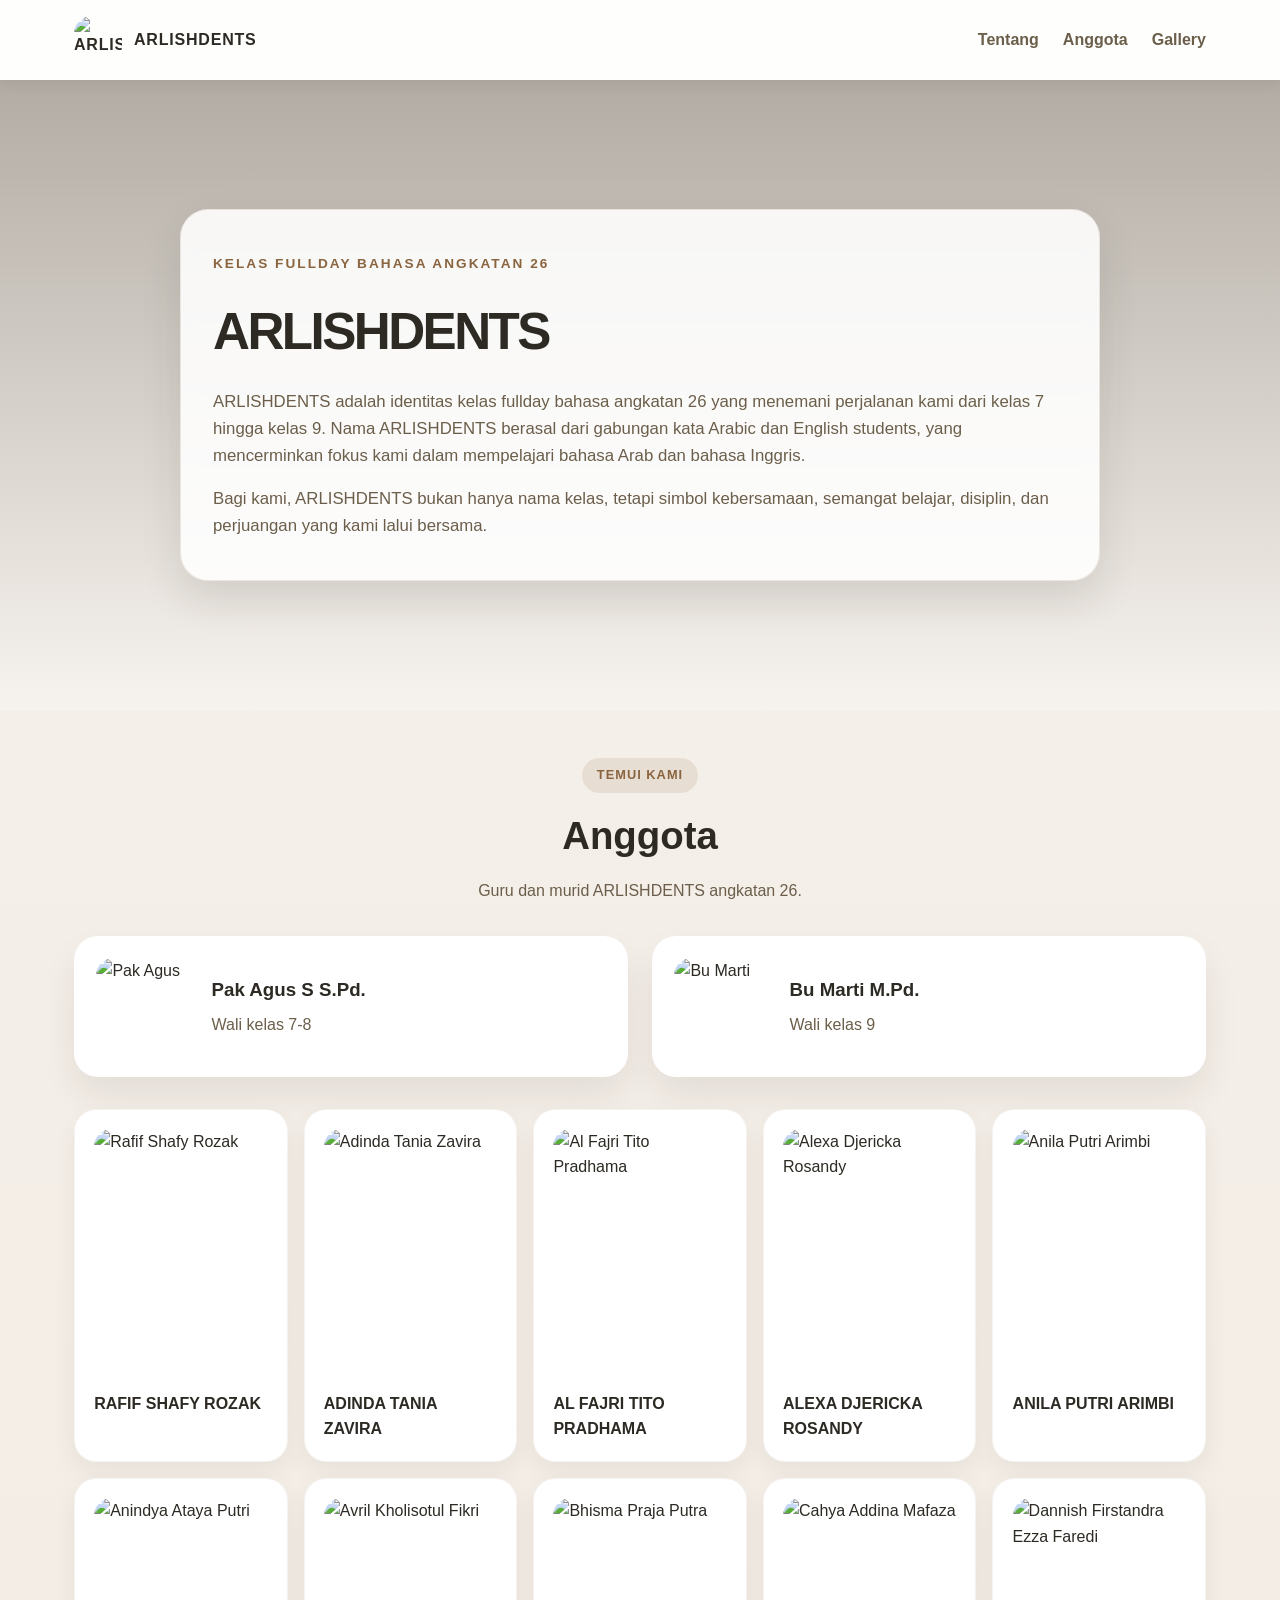
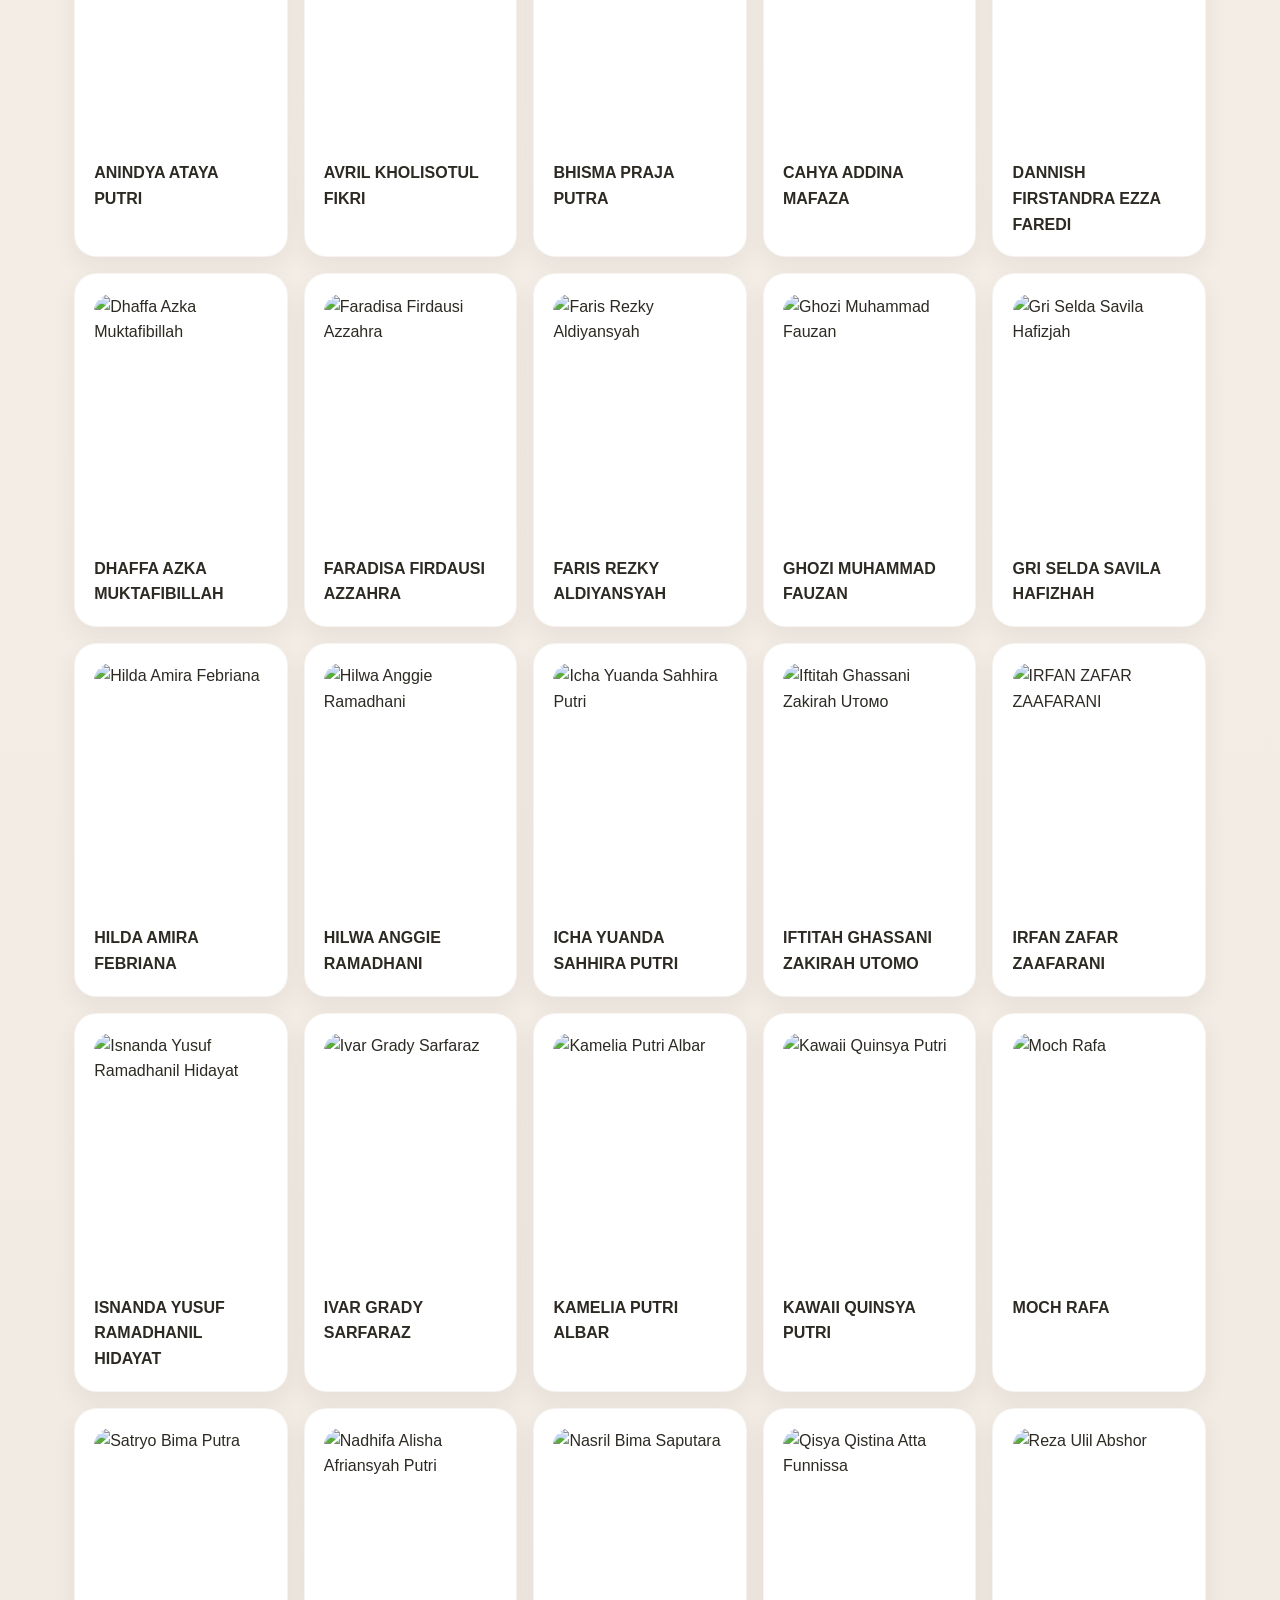
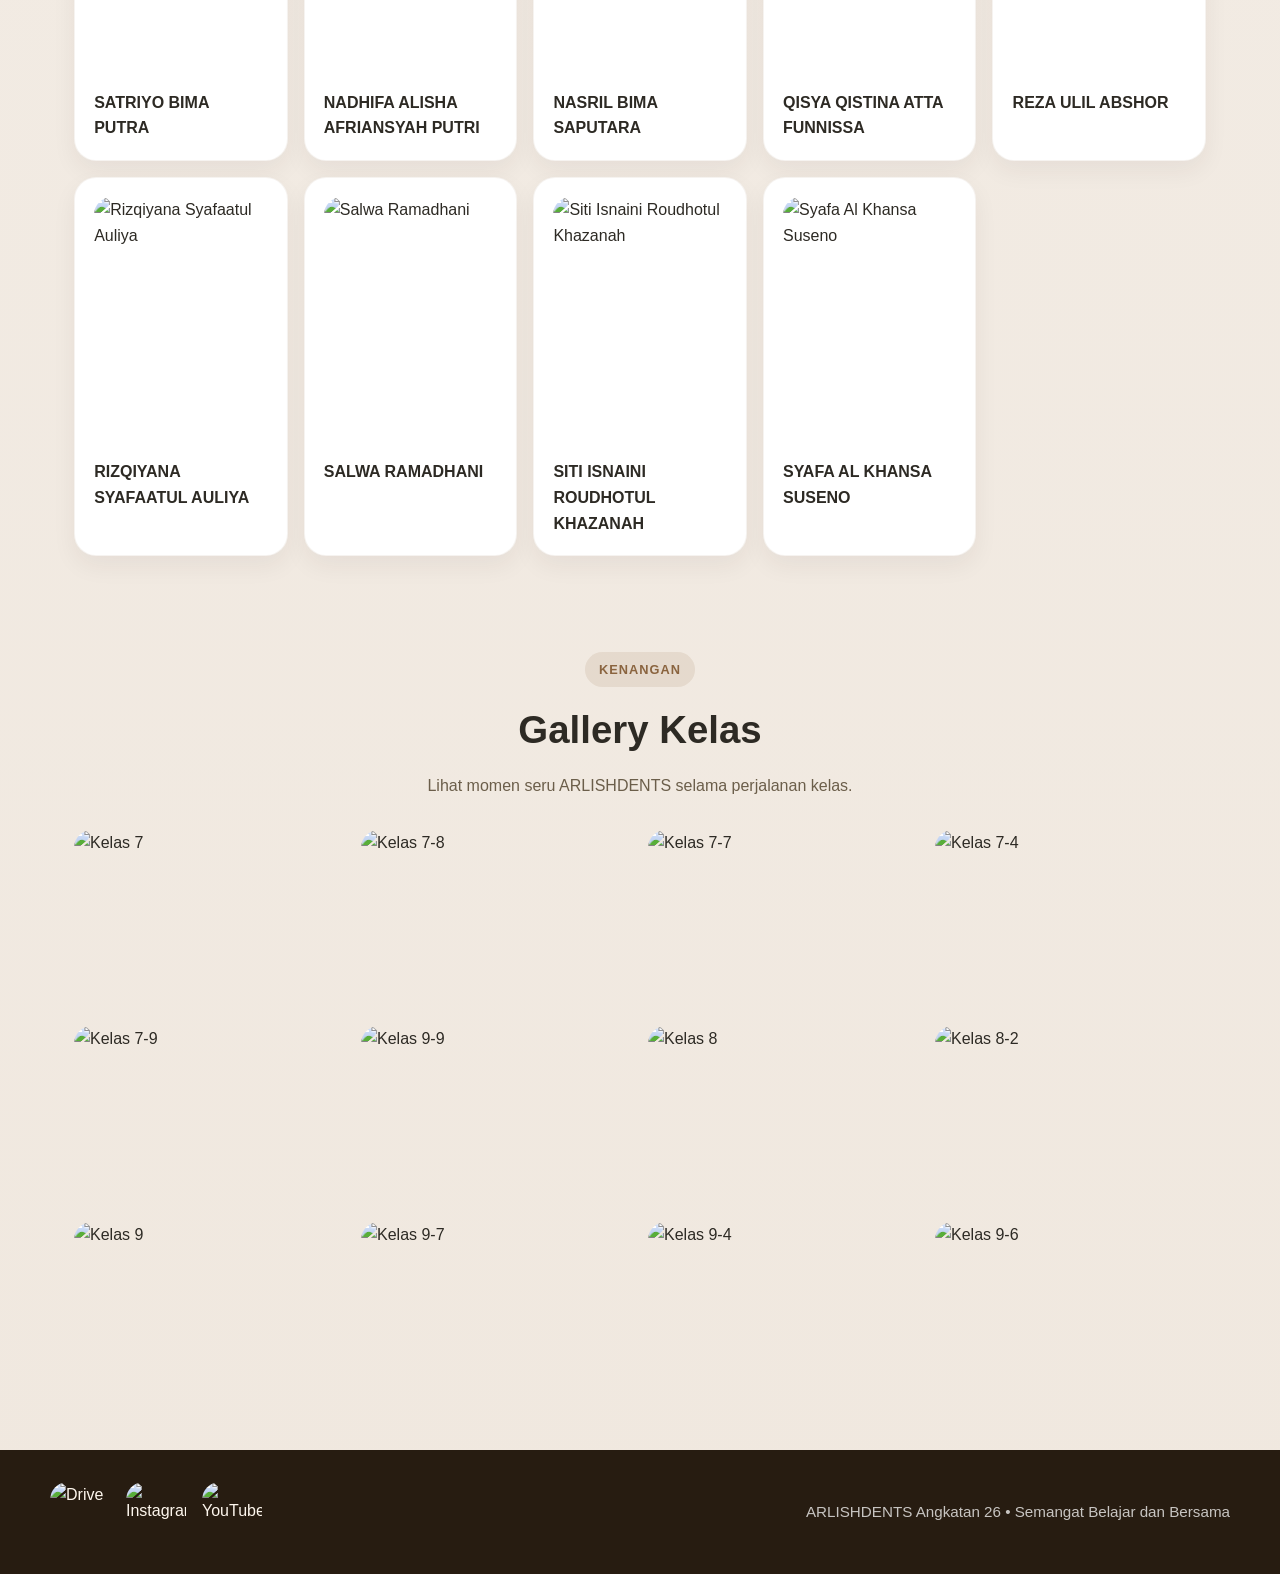
==== index.html @ 4fe2fa3f "Add files via upload" ====
<!DOCTYPE html>
<html lang="en">
  <head>
    <meta charset="UTF-8" />
    <meta name="viewport" content="width=device-width, initial-scale=1.0" />
    <title>ARLISHDENTS</title>
    <link rel="icon" type="image/png" href="img/logo.png">
    <link rel="stylesheet" href="Project1.css" />
  </head>
  <body>
    <header class="site-header">
      <nav class="navbar">
        <a class="brand" href="#tentang">
          <img src="img/logo.png" alt="ARLISHDENTS logo" class="brand-logo" />
          <span>ARLISHDENTS</span>
        </a>
        <button class="menu-toggle" aria-expanded="false" aria-controls="nav-links">
          Menu
        </button>
        <ul class="nav-links" id="nav-links">
          <li><a href="#tentang">Tentang</a></li>
          <li><a href="#anggota">Anggota</a></li>
          <li><a href="#gallery">Gallery</a></li>
        </ul>
      </nav>
    </header>

    <main>
      <section id="tentang" class="hero-section">
        <div class="hero-overlay"></div>
        <div class="hero-content">
          <span class="eyebrow">Kelas Fullday Bahasa Angkatan 26</span>
          <h1>ARLISHDENTS</h1>
          <p>
            ARLISHDENTS adalah identitas kelas fullday bahasa angkatan 26 yang menemani perjalanan kami dari kelas 7 hingga kelas 9.
            Nama ARLISHDENTS berasal dari gabungan kata Arabic dan English students, yang mencerminkan fokus kami dalam mempelajari bahasa Arab dan bahasa Inggris.
          </p>
          <p>
            Bagi kami, ARLISHDENTS bukan hanya nama kelas, tetapi simbol kebersamaan, semangat belajar, disiplin, dan perjuangan yang kami lalui bersama.
          </p>
        </div>
      </section>

      <section id="anggota" class="section-card">
        <div class="section-heading">
          <span class="section-label">Temui Kami</span>
          <h2>Anggota</h2>
          <p>Guru dan murid ARLISHDENTS angkatan 26.</p>
        </div>

        <div class="teacher-grid">
          <article class="profile-card">
            <img src="img/pakagus2.png" alt="Pak Agus" />
            <div>
              <h3>Pak Agus S S.Pd.</h3>
              <p>Wali kelas 7-8</p>
            </div>
          </article>
          <article class="profile-card">
            <img src="img/bumarti2.png" alt="Bu Marti" />
            <div>
              <h3>Bu Marti M.Pd.</h3>
              <p>Wali kelas 9</p>
            </div>
          </article>
        </div>

        <div class="student-grid">
          <article class="student-card">
            <img src="img/rafif2.png" alt="Rafif Shafy Rozak">
            <h3>RAFIF SHAFY ROZAK</h3>
          </article>
          <article class="student-card">
            <img src="img/dinda2.png" alt="Adinda Tania Zavira">
            <h3>ADINDA TANIA ZAVIRA</h3>
          </article>
          <article class="student-card">
            <img src="img/tito2.png" alt="Al Fajri Tito Pradhama">
            <h3>AL FAJRI TITO PRADHAMA</h3>
          </article>
          <article class="student-card">
            <img src="img/alex2.png" alt="Alexa Djericka Rosandy">
            <h3>ALEXA DJERICKA ROSANDY</h3>
          </article>
          <article class="student-card">
            <img src="img/nila3.png" alt="Anila Putri Arimbi">
            <h3>ANILA PUTRI ARIMBI</h3>
          </article>
          <article class="student-card">
            <img src="img/nindy2.png" alt="Anindya Ataya Putri">
            <h3>ANINDYA ATAYA PUTRI</h3>
          </article>
          <article class="student-card">
            <img src="img/avril2.png" alt="Avril Kholisotul Fikri">
            <h3>AVRIL KHOLISOTUL FIKRI</h3>
          </article>
          <article class="student-card">
            <img src="img/bhisma2.png" alt="Bhisma Praja Putra">
            <h3>BHISMA PRAJA PUTRA</h3>
          </article>
          <article class="student-card">
            <img src="img/cahya2.png" alt="Cahya Addina Mafaza">
            <h3>CAHYA ADDINA MAFAZA</h3>
          </article>
          <article class="student-card">
            <img src="img/danis3.png" alt="Dannish Firstandra Ezza Faredi">
            <h3>DANNISH FIRSTANDRA EZZA FAREDI</h3>
          </article>
          <article class="student-card">
            <img src="img/dhafa2.png" alt="Dhaffa Azka Muktafibillah">
            <h3>DHAFFA AZKA MUKTAFIBILLAH</h3>
          </article>
          <article class="student-card">
            <img src="img/fara2.png" alt="Faradisa Firdausi Azzahra">
            <h3>FARADISA FIRDAUSI AZZAHRA</h3>
          </article>
          <article class="student-card">
            <img src="img/aldy2.png" alt="Faris Rezky Aldiyansyah">
            <h3>FARIS REZKY ALDIYANSYAH</h3>
          </article>
          <article class="student-card">
            <img src="img/ghozi2.png" alt="Ghozi Muhammad Fauzan">
            <h3>GHOZI MUHAMMAD FAUZAN</h3>
          </article>
          <article class="student-card">
            <img src="img/selda2.png" alt="Gri Selda Savila Hafizjah">
            <h3>GRI SELDA SAVILA HAFIZHAH</h3>
          </article>
          <article class="student-card">
            <img src="img/hilda2.jpg" alt="Hilda Amira Febriana">
            <h3>HILDA AMIRA FEBRIANA</h3>
          </article>
          <article class="student-card">
            <img src="img/hilawa2.png" alt="Hilwa Anggie Ramadhani">
            <h3>HILWA ANGGIE RAMADHANI</h3>
          </article>
          <article class="student-card">
            <img src="img/icha2.png" alt="Icha Yuanda Sahhira Putri">
            <h3>ICHA YUANDA SAHHIRA PUTRI</h3>
          </article>
          <article class="student-card">
            <img src="img/tita2.png" alt="Iftitah Ghassani Zakirah Uтомo">
            <h3>IFTITAH GHASSANI ZAKIRAH UTOMO</h3>
          </article>
          <article class="student-card">
            <img src="img/cecep2.png" alt="IRFAN ZAFAR ZAAFARANI">
            <h3>IRFAN ZAFAR ZAAFARANI</h3>
          </article>
          <article class="student-card">
            <img src="img/ucup2.png" alt="Isnanda Yusuf Ramadhanil Hidayat">
            <h3>ISNANDA YUSUF RAMADHANIL HIDAYAT</h3>
          </article>
          <article class="student-card">
            <img src="img/ivar2.png" alt="Ivar Grady Sarfaraz">
            <h3>IVAR GRADY SARFARAZ</h3>
          </article>
          <article class="student-card">
            <img src="img/kamel2.png" alt="Kamelia Putri Albar">
            <h3>KAMELIA PUTRI ALBAR</h3>
          </article>
          <article class="student-card">
            <img src="img/kawai2.png" alt="Kawaii Quinsya Putri">
            <h3>KAWAII QUINSYA PUTRI</h3>
          </article>
          <article class="student-card">
            <img src="img/rafa2.png" alt="Moch Rafa">
            <h3>MOCH RAFA</h3>
          </article>
          <article class="student-card">
            <img src="img/tyo2.png" alt="Satryo Bima Putra">
            <h3>SATRIYO BIMA PUTRA</h3>
          </article>
          <article class="student-card">
            <img src="img/nadifa2.png" alt="Nadhifa Alisha Afriansyah Putri">
            <h3>NADHIFA ALISHA AFRIANSYAH PUTRI</h3>
          </article>
          <article class="student-card">
            <img src="img/bima2.png" alt="Nasril Bima Saputara">
            <h3>NASRIL BIMA SAPUTARA</h3>
          </article>
          <article class="student-card">
            <img src="img/qisya2.png" alt="Qisya Qistina Atta Funnissa">
            <h3>QISYA QISTINA ATTA FUNNISSA</h3>
          </article>
          <article class="student-card">
            <img src="img/reza2.png" alt="Reza Ulil Abshor">
            <h3>REZA ULIL ABSHOR</h3>
          </article>
          <article class="student-card">
            <img src="img/syafa2.png" alt="Rizqiyana Syafaatul Auliya">
            <h3>RIZQIYANA SYAFAATUL AULIYA</h3>
          </article>
          <article class="student-card">
            <img src="img/salwa2.png" alt="Salwa Ramadhani">
            <h3>SALWA RAMADHANI</h3>
          </article>
          <article class="student-card">
            <img src="img/aini2.png" alt="Siti Isnaini Roudhotul Khazanah">
            <h3>SITI ISNAINI ROUDHOTUL KHAZANAH</h3>
          </article>
          <article class="student-card">
            <img src="img/khansa2.png" alt="Syafa Al Khansa Suseno">
            <h3>SYAFA AL KHANSA SUSENO</h3>
          </article>
        </div>
      </section>

      <section id="gallery" class="section-card">
        <div class="section-heading">
          <span class="section-label">Kenangan</span>
          <h2>Gallery Kelas</h2>
          <p>Lihat momen seru ARLISHDENTS selama perjalanan kelas.</p>
        </div>

        <div class="gallery-grid">
          <img src="img/kelas7.png" alt="Kelas 7" />
          <img src="img/kelas7'8.jpg" alt="Kelas 7-8" />
          <img src="img/kelas7'7.jpg" alt="Kelas 7-7" />
          <img src="img/kelas7'4.jpg" alt="Kelas 7-4" />
          <img src="img/kelas7'9.png" alt="Kelas 7-9" />
          <img src="img/kelas9'9.jpg" alt="Kelas 9-9" />
          <img src="img/kelas8.jpg" alt="Kelas 8" />
          <img src="img/kelas8'2.jpg" alt="Kelas 8-2" />
          <img src="img/kelas9.jpg" alt="Kelas 9" />
          <img src="img/kelas9'7.jpg" alt="Kelas 9-7" />
          <img src="img/kelas9'4.jpg" alt="Kelas 9-4" />
          <img src="img/kelas9'6.jpg" alt="Kelas 9-6" />
        </div>
      </section>
      <script src="Project1.js"></script>
    </main>

    <footer class="site-footer">
      <div class="footer-content">
        <div class="social-icons">
          <a href="https://photos.app.goo.gl/5AQzM5Rz4s4fxJgb8" target="_blank"><img src="img/photo.png" alt="Drive" /></a>
          <a href="https://www.instagram.com/arlishdents/" target="_blank"><img src="img/ig.png" alt="Instagram" /></a>
          <a href="https://www.youtube.com/@arlishdents" target="_blank"><img src="img/youtube.png" alt="YouTube" /></a>
        </div>
        <p>ARLISHDENTS Angkatan 26 • Semangat Belajar dan Bersama</p>
      </div>
    </footer>
  </body>
</html>
---- Project1.css ----
:root {
  --background: #f3efe8;
  --surface: #ffffff;
  --text: #2d2a24;
  --muted: #6b5e4a;
  --primary: #8a643f;
  --accent: #d9b77f;
  --shadow: 0 18px 40px rgba(45, 42, 36, 0.12);
}

* {
  margin: 0;
  padding: 0;
  box-sizing: border-box;
}

html {
  scroll-behavior: smooth;
}

body {
  font-family: "Inter", "Segoe UI", Tahoma, Geneva, Verdana, sans-serif;
  line-height: 1.6;
  color: var(--text);
  background: linear-gradient(180deg, #f5f0ea 0%, #f0e8df 100%);
}

a {
  color: inherit;
  text-decoration: none;
}

img {
  display: block;
  max-width: 100%;
  border-radius: 18px;
  transition: transform 0.3s ease, filter 0.3s ease;
  cursor: pointer;
}

img:hover {
  transform: translateY(-4px) scale(1.02);
}

.besar {
  transform: scale(1.5);
  z-index: 10;
}

.site-header {
  position: sticky;
  top: 0;
  z-index: 20;
  background: rgba(255, 255, 255, 0.88);
  backdrop-filter: blur(12px);
  box-shadow: 0 2px 16px rgba(0, 0, 0, 0.08);
}

.navbar {
  max-width: 1180px;
  margin: 0 auto;
  padding: 1rem 1.5rem;
  display: flex;
  align-items: center;
  justify-content: space-between;
  gap: 1rem;
}

.brand {
  display: inline-flex;
  align-items: center;
  gap: 0.75rem;
  font-weight: 700;
  letter-spacing: 0.05em;
}

.brand-logo {
  width: 48px;
  height: 48px;
  object-fit: cover;
}

.menu-toggle {
  display: none;
  border: 1px solid rgba(138, 100, 63, 0.22);
  background: rgba(255, 255, 255, 0.9);
  color: var(--text);
  padding: 0.75rem 1rem;
  border-radius: 999px;
  cursor: pointer;
}

.nav-links {
  display: flex;
  gap: 1.5rem;
  align-items: center;
  list-style: none;
}

.nav-links a {
  font-size: 1rem;
  font-weight: 600;
  color: var(--muted);
  transition: color 0.2s ease;
}

.nav-links a:hover {
  color: var(--primary);
}

.hero-section {
  position: relative;
  min-height: 70vh;
  background-image: url("background.png");
  background-size: cover;
  background-position: center;
  display: grid;
  place-items: center;
  padding: 4rem 1.5rem;
}

.hero-overlay {
  position: absolute;
  inset: 0;
  background: linear-gradient(180deg, rgba(38, 29, 17, 0.32), rgba(255, 255, 255, 0.24));
}

.hero-content {
  position: relative;
  max-width: 920px;
  background: rgba(255, 255, 255, 0.88);
  border: 1px solid rgba(138, 100, 63, 0.14);
  border-radius: 28px;
  padding: 2.5rem 2rem;
  box-shadow: var(--shadow);
  backdrop-filter: blur(8px);
}

.eyebrow {
  display: inline-block;
  margin-bottom: 1rem;
  color: var(--primary);
  font-weight: 700;
  letter-spacing: 0.15em;
  text-transform: uppercase;
  font-size: 0.85rem;
}

.hero-content h1 {
  font-size: clamp(2.5rem, 4vw, 4.5rem);
  margin-bottom: 1rem;
  letter-spacing: -0.05em;
}

.hero-content p {
  color: var(--muted);
  margin-top: 1rem;
  font-size: 1.05rem;
}

.section-card {
  max-width: 1180px;
  margin: 0 auto;
  padding: 3rem 1.5rem;
}

.section-heading {
  max-width: 720px;
  margin: 0 auto 2rem;
  text-align: center;
}

.section-label {
  display: inline-block;
  margin-bottom: 0.75rem;
  padding: 0.45rem 0.9rem;
  border-radius: 999px;
  background: rgba(138, 100, 63, 0.12);
  color: var(--primary);
  font-weight: 700;
  letter-spacing: 0.08em;
  text-transform: uppercase;
  font-size: 0.8rem;
}

.section-heading h2 {
  font-size: clamp(2rem, 3vw, 2.75rem);
  margin-bottom: 0.75rem;
}

.section-heading p {
  color: var(--muted);
}

.teacher-grid {
  display: grid;
  grid-template-columns: repeat(auto-fit, minmax(240px, 1fr));
  gap: 1.5rem;
  margin-bottom: 2rem;
}

.profile-card {
  display: flex;
  gap: 1.2rem;
  align-items: center;
  padding: 1.4rem;
  background: var(--surface);
  border-radius: 24px;
  box-shadow: 0 18px 35px rgba(34, 28, 20, 0.08);
}

.profile-card img {
  width: 96px;
  height: 96px;
  object-fit: cover;
}

.profile-card h3 {
  margin-bottom: 0.45rem;
}

.profile-card p {
  color: var(--muted);
}

.student-grid {
  display: grid;
  grid-template-columns: repeat(auto-fit, minmax(180px, 1fr));
  gap: 1rem;
}

.student-card {
  padding: 1.2rem;
  border-radius: 22px;
  background: #fff;
  border: 1px solid rgba(138, 100, 63, 0.08);
  box-shadow: 0 10px 24px rgba(45, 42, 36, 0.06);
  transition: transform 0.2s ease, box-shadow 0.2s ease;
}
.student-card img {
  width: 100%;
  height: 250px;
  object-fit: fill;
  margin-bottom: 0.75rem;
}

.student-card:hover {
  transform: translateY(-4px);
  box-shadow: 0 18px 36px rgba(45, 42, 36, 0.12);
}

.student-card h3 {
  font-size: 1rem;
  color: var(--text);
}

.gallery-grid {
  display: grid;
  grid-template-columns: repeat(auto-fit, minmax(220px, 1fr));
  gap: 1rem;
}

.gallery-grid img {
  min-height: 180px;
  height: 100%;
  object-fit: cover;
}

.site-footer {
  padding: 2rem 1.5rem;
  background: #271c11;
  color: #fef7ee;
}

.footer-content {
  max-width: 1180px;
  margin: 0 auto;
  display: flex;
  flex-wrap: wrap;
  justify-content: space-between;
  align-items: center;
  gap: 1rem;
}

.social-icons {
  display: flex;
  gap: 1rem;
}

.site-footer img {
  width: 60px;
  height: 60px;
  border-radius: 18px;
  object-fit: cover;
}

.site-footer p {
  color: rgba(255, 255, 255, 0.74);
  font-size: 0.95rem;
}

@media (max-width: 820px) {
  .nav-links {
    display: none;
    position: absolute;
    top: 100%;
    right: 1.5rem;
    background: rgba(255, 255, 255, 0.98);
    padding: 1rem 1.25rem;
    border-radius: 22px;
    box-shadow: 0 18px 35px rgba(34, 28, 20, 0.14);
    flex-direction: column;
    width: min(220px, calc(100vw - 3rem));
  }

  .nav-links.open {
    display: flex;
  }

  .menu-toggle {
    display: inline-flex;
  }
}
@media (max-width: 768px) {
  .student-grid {
    grid-template-columns: repeat(auto-fit, minmax(180px, 220px));
    gap: 1rem;
    display: grid;
    justify-content: center;
  }
  .student-card img {
  width: 100%;
  height: 250px;
  object-fit: fill;
  margin-bottom: 0.75rem;
}
}
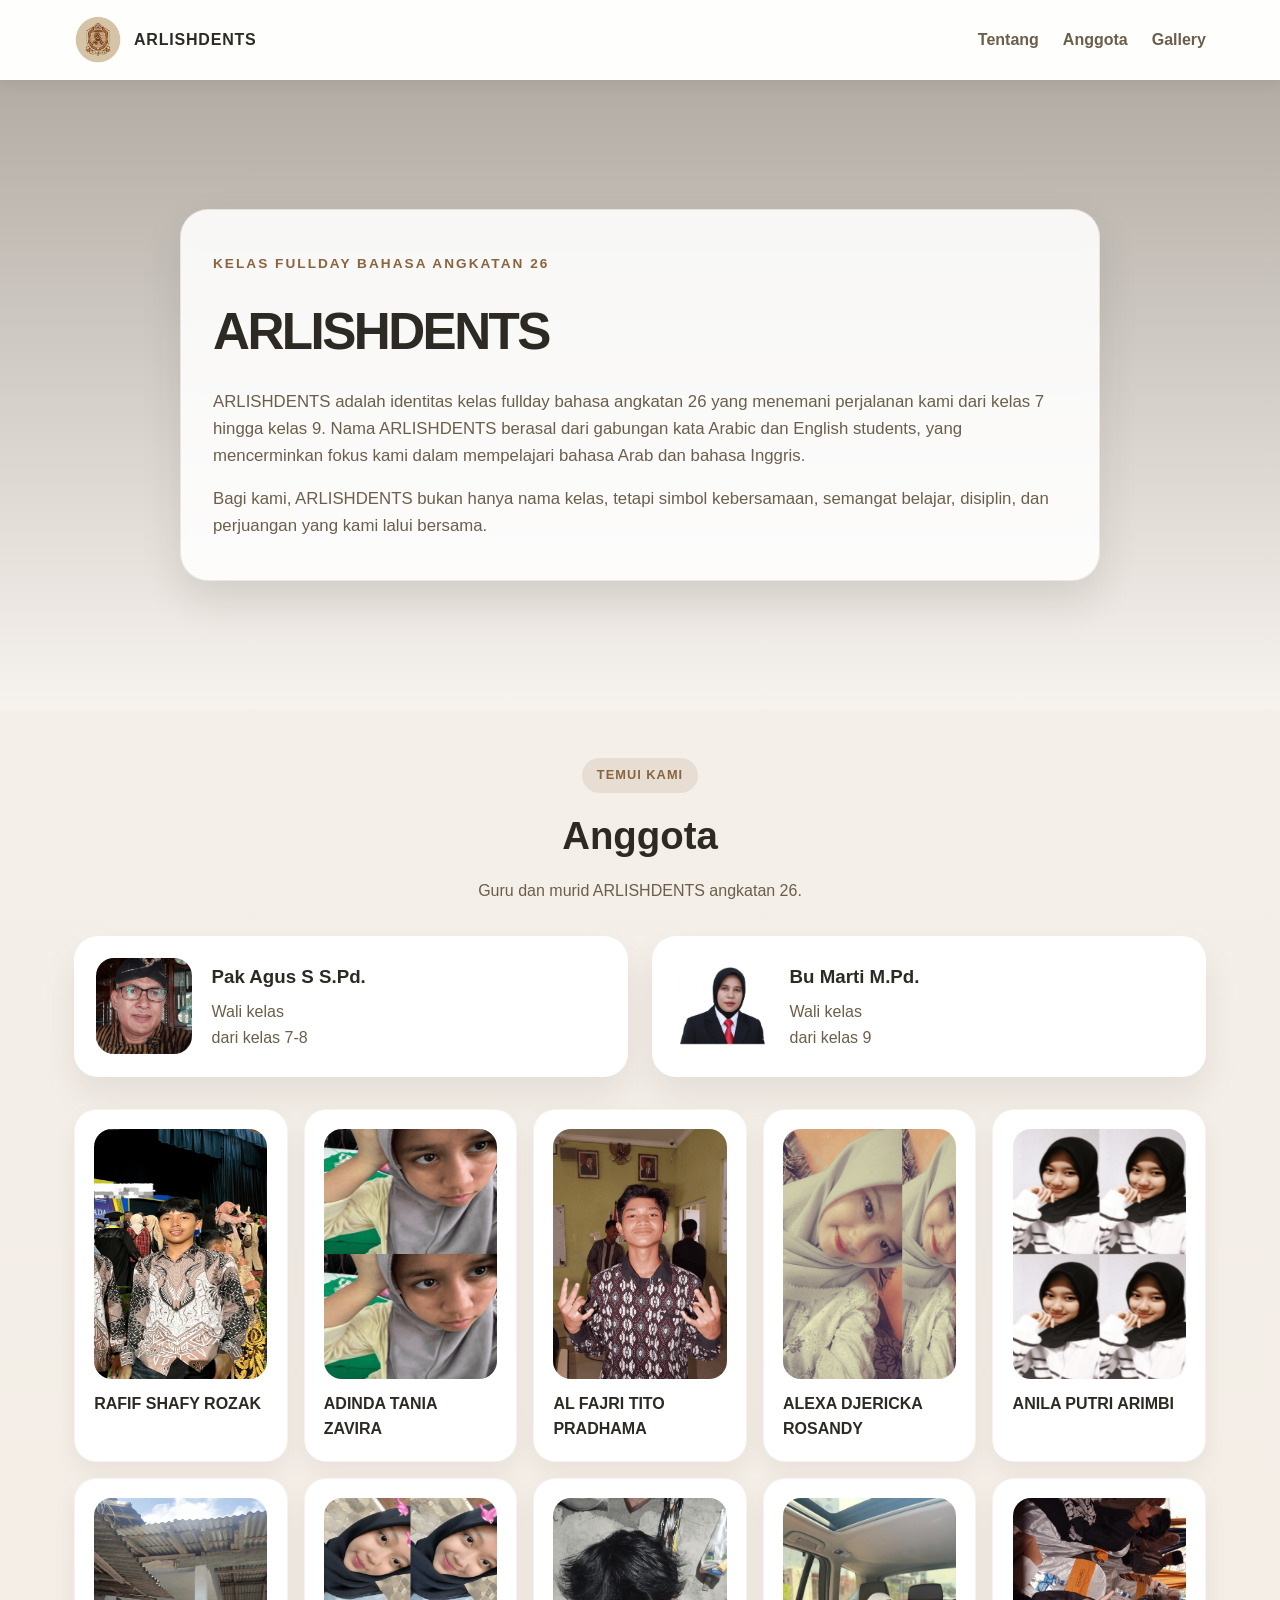
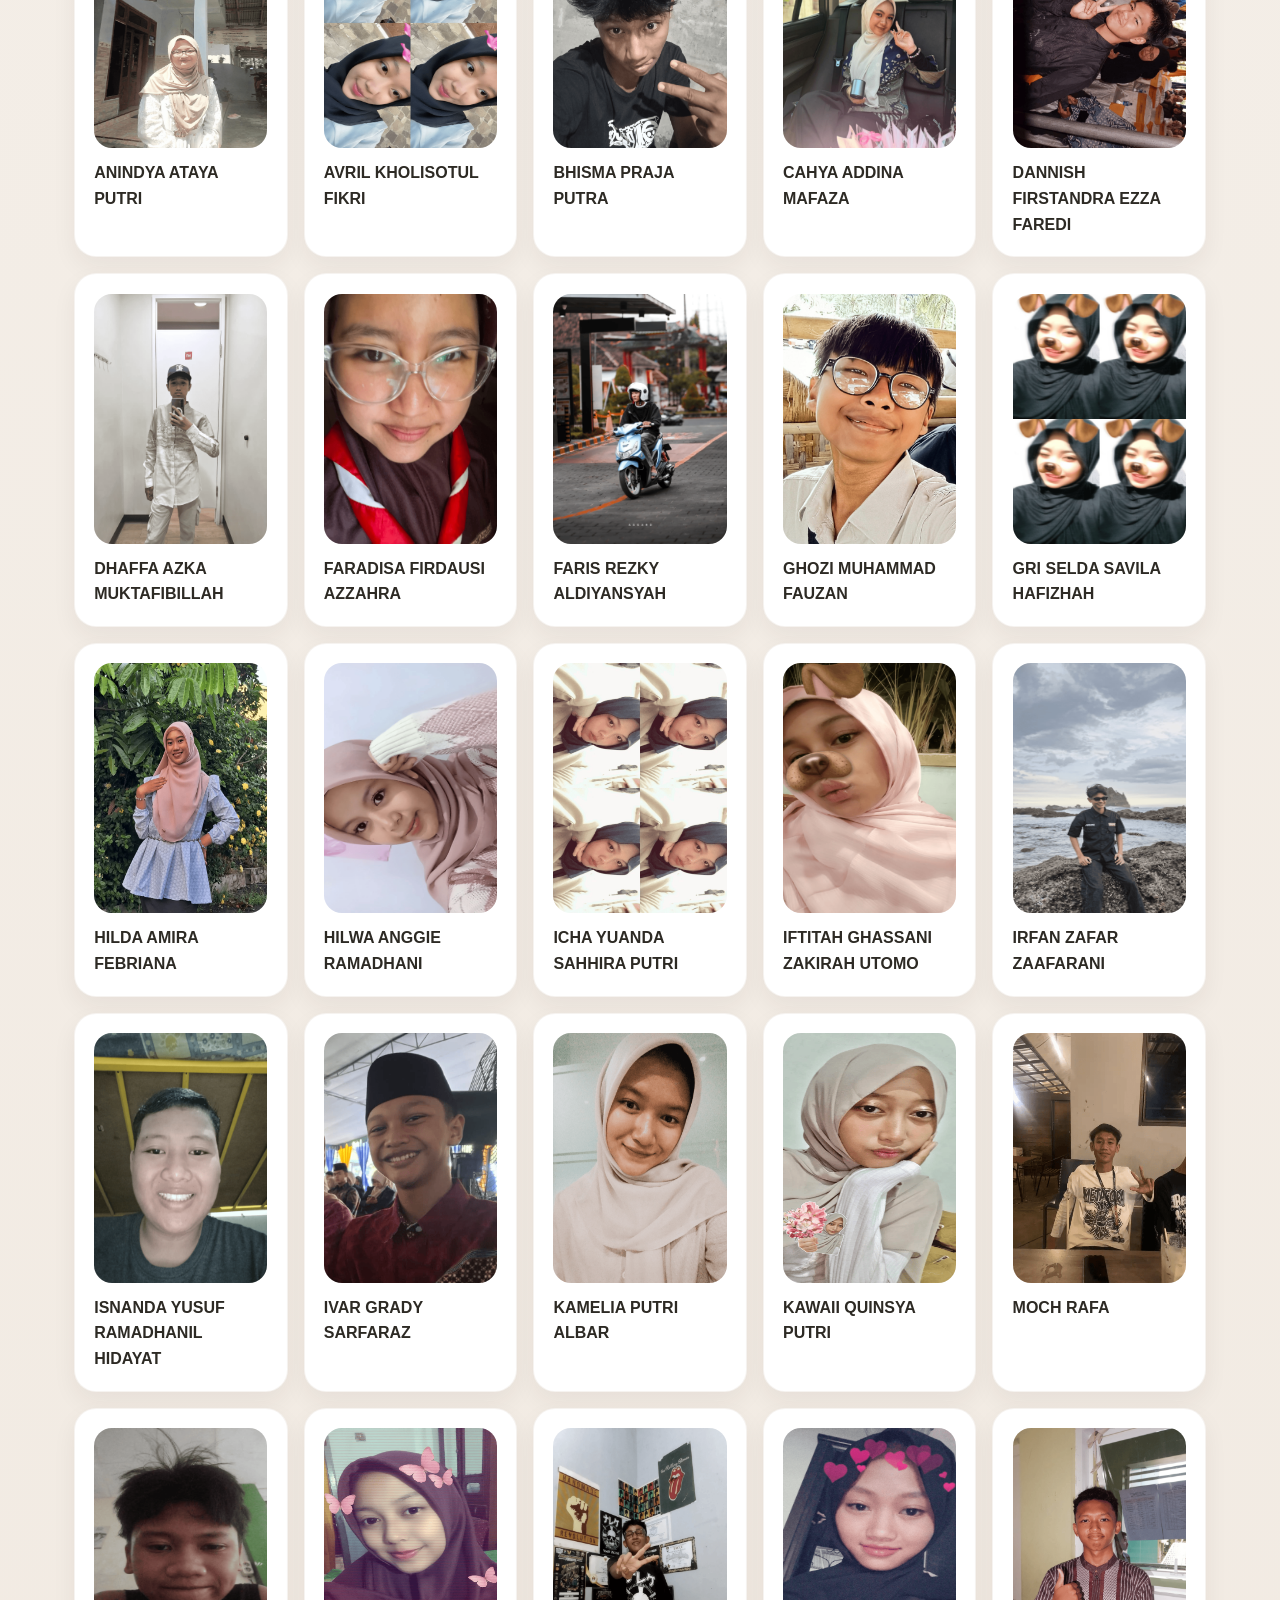
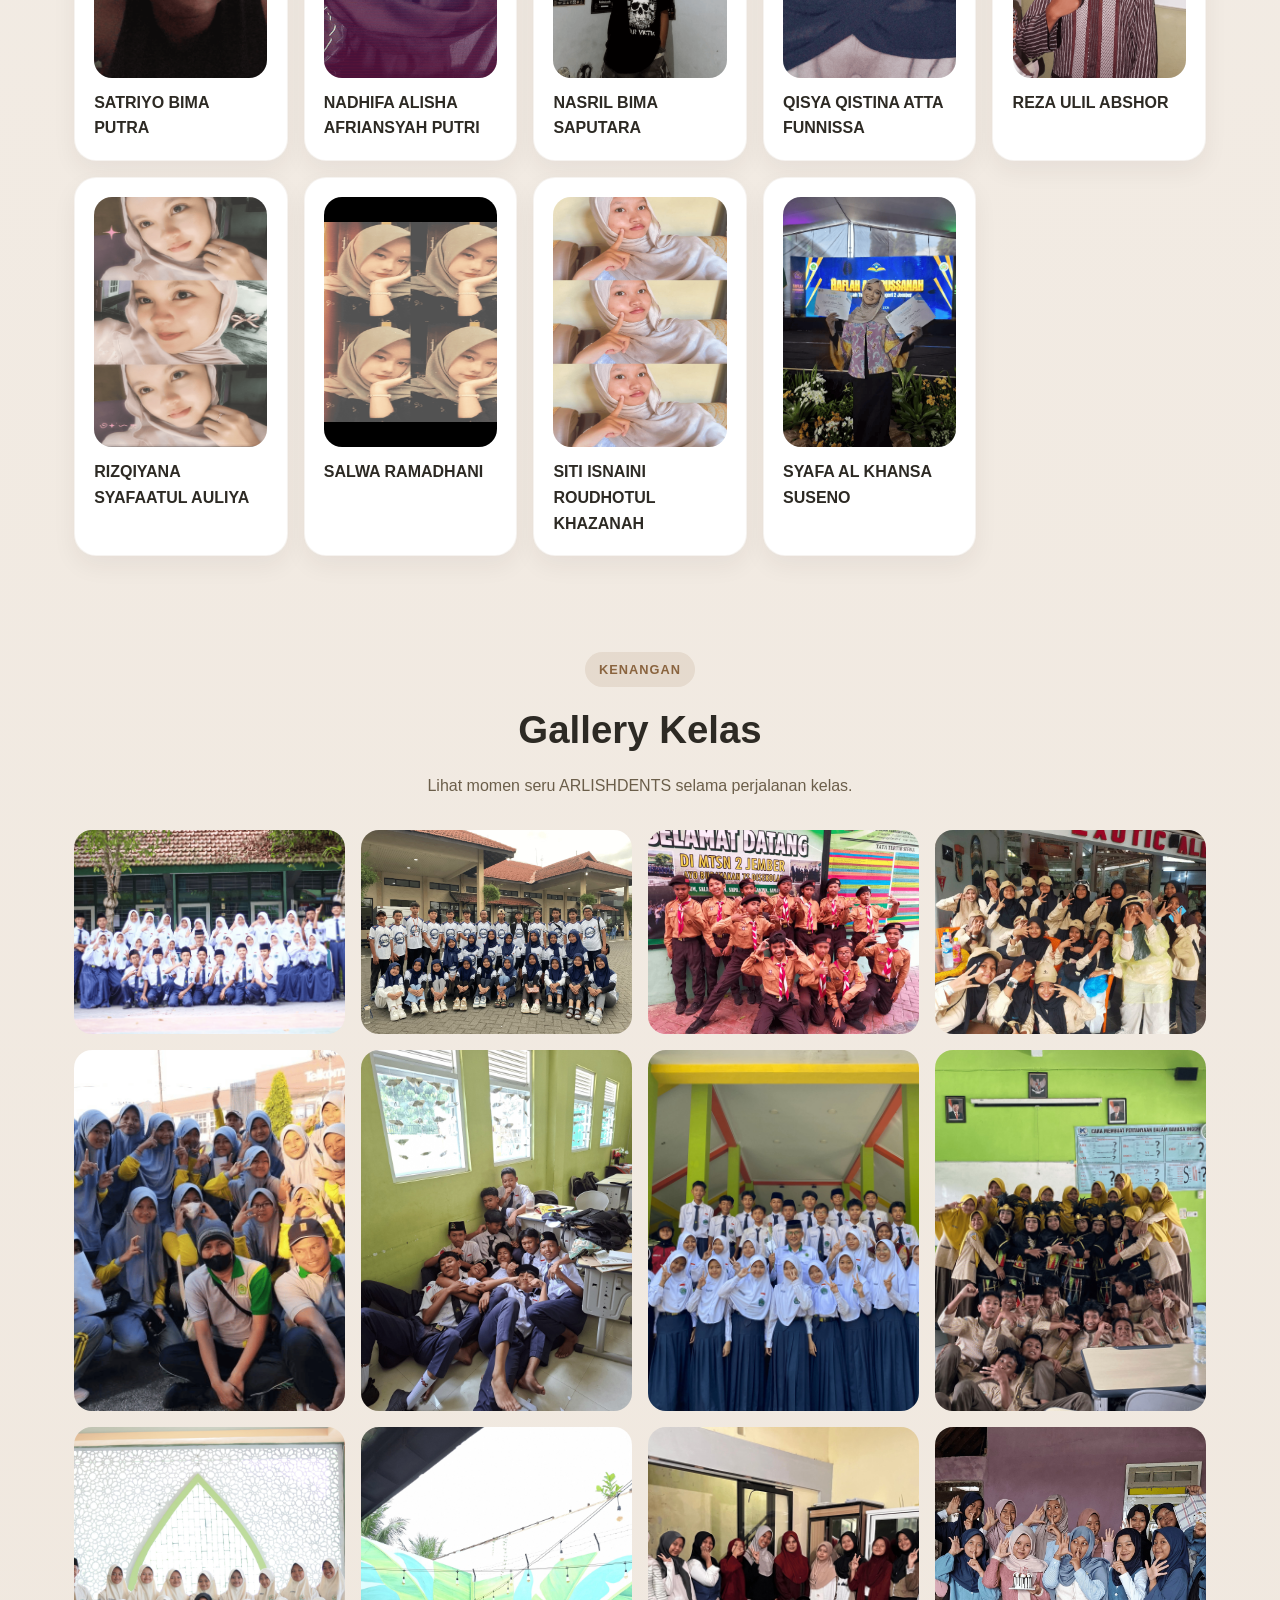
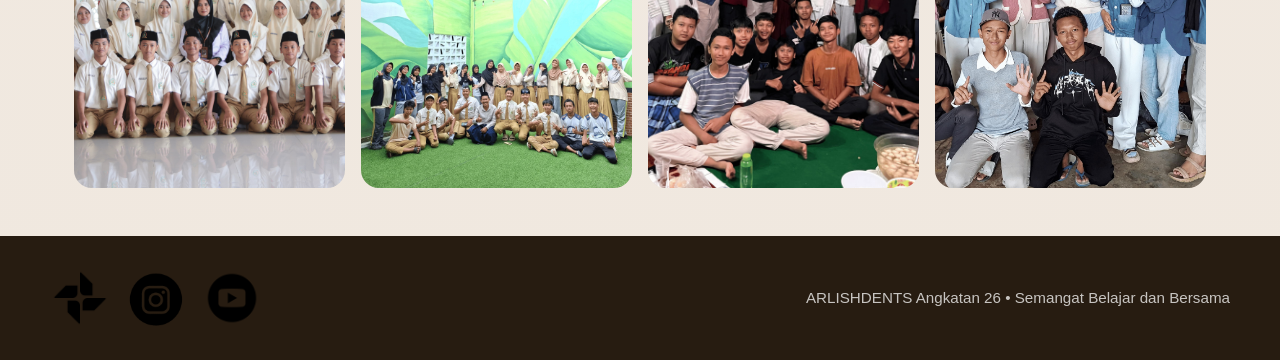
==== commit 2ee19044: "Update index.html" ====
--- a/index.html
+++ b/index.html
@@ -53,14 +53,16 @@
             <img src="img/pakagus2.png" alt="Pak Agus" />
             <div>
               <h3>Pak Agus S S.Pd.</h3>
-              <p>Wali kelas 7-8</p>
+              <p>Wali kelas <br>
+              dari kelas 7-8</p>
             </div>
           </article>
           <article class="profile-card">
             <img src="img/bumarti2.png" alt="Bu Marti" />
             <div>
               <h3>Bu Marti M.Pd.</h3>
-              <p>Wali kelas 9</p>
+              <p>Wali kelas <br>
+                dari kelas 9</p>
             </div>
           </article>
         </div>
@@ -241,4 +243,4 @@
       </div>
     </footer>
   </body>
-</html>+</html>
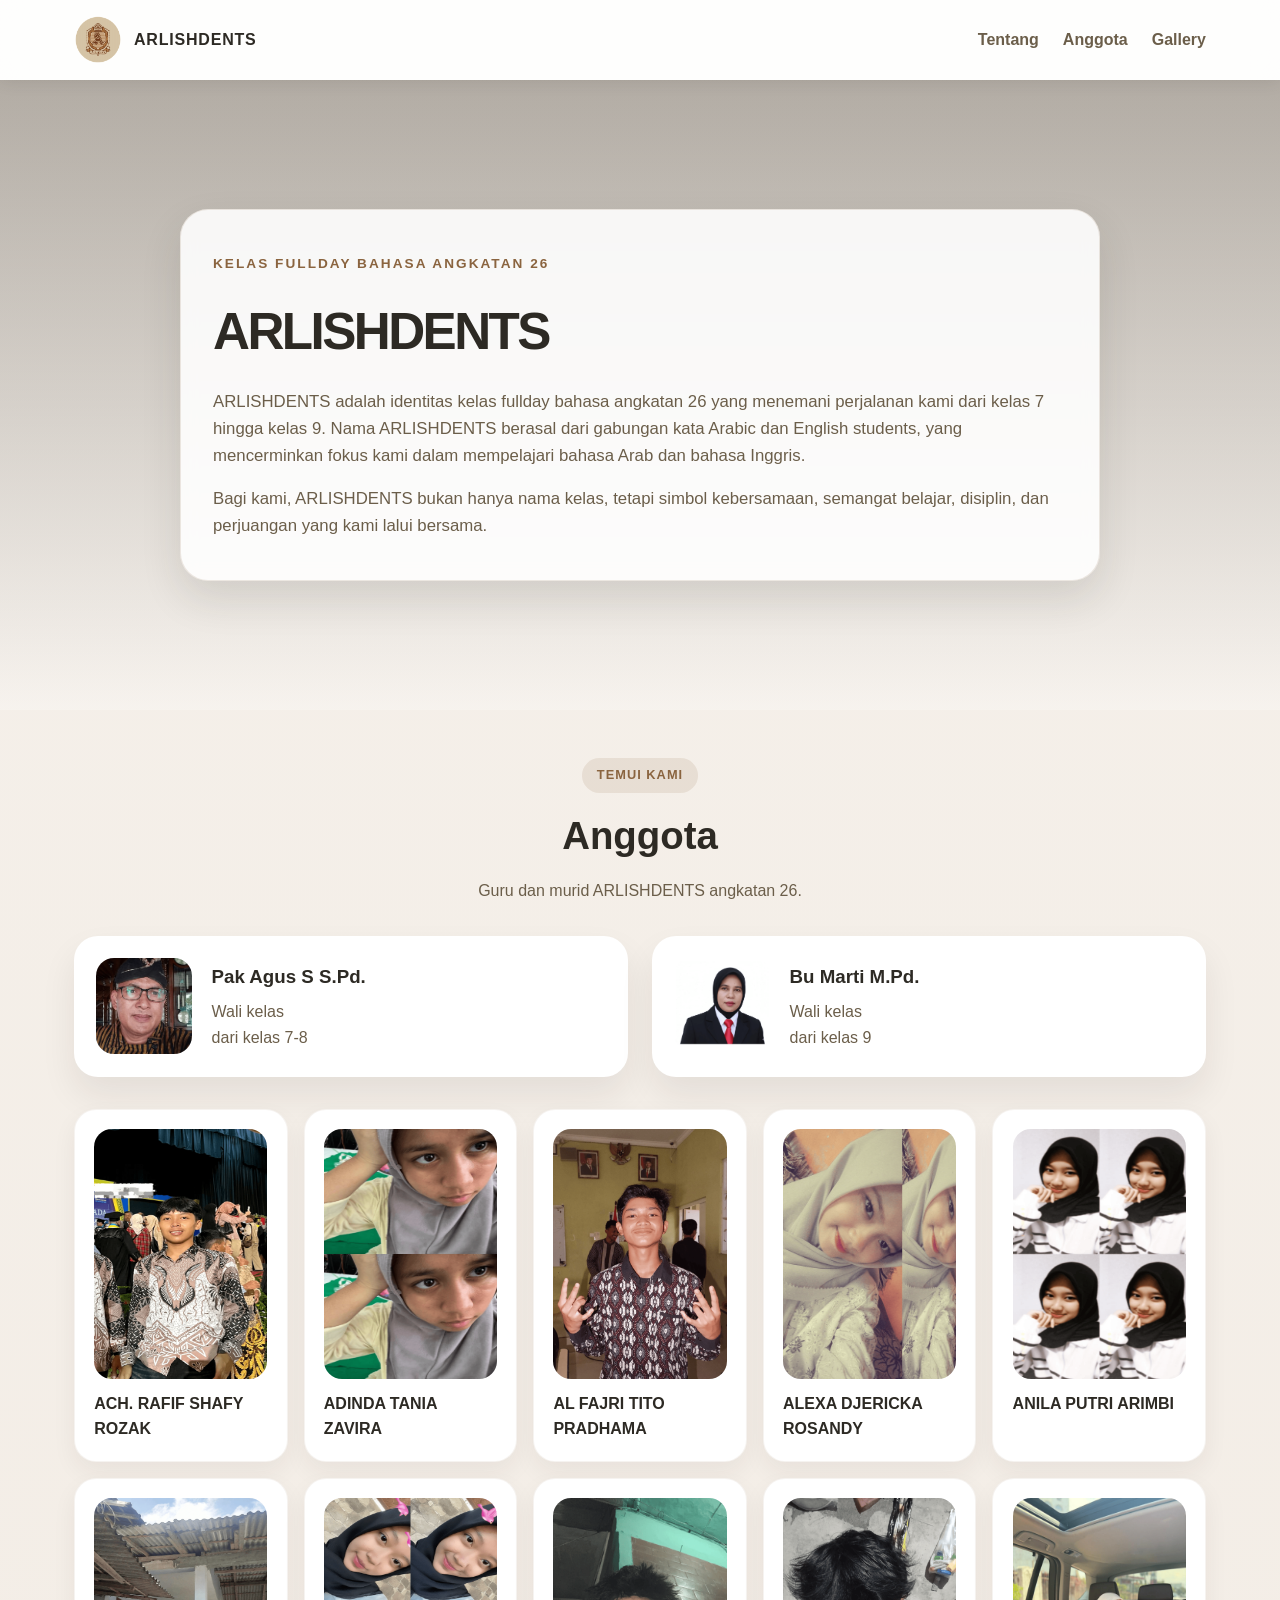
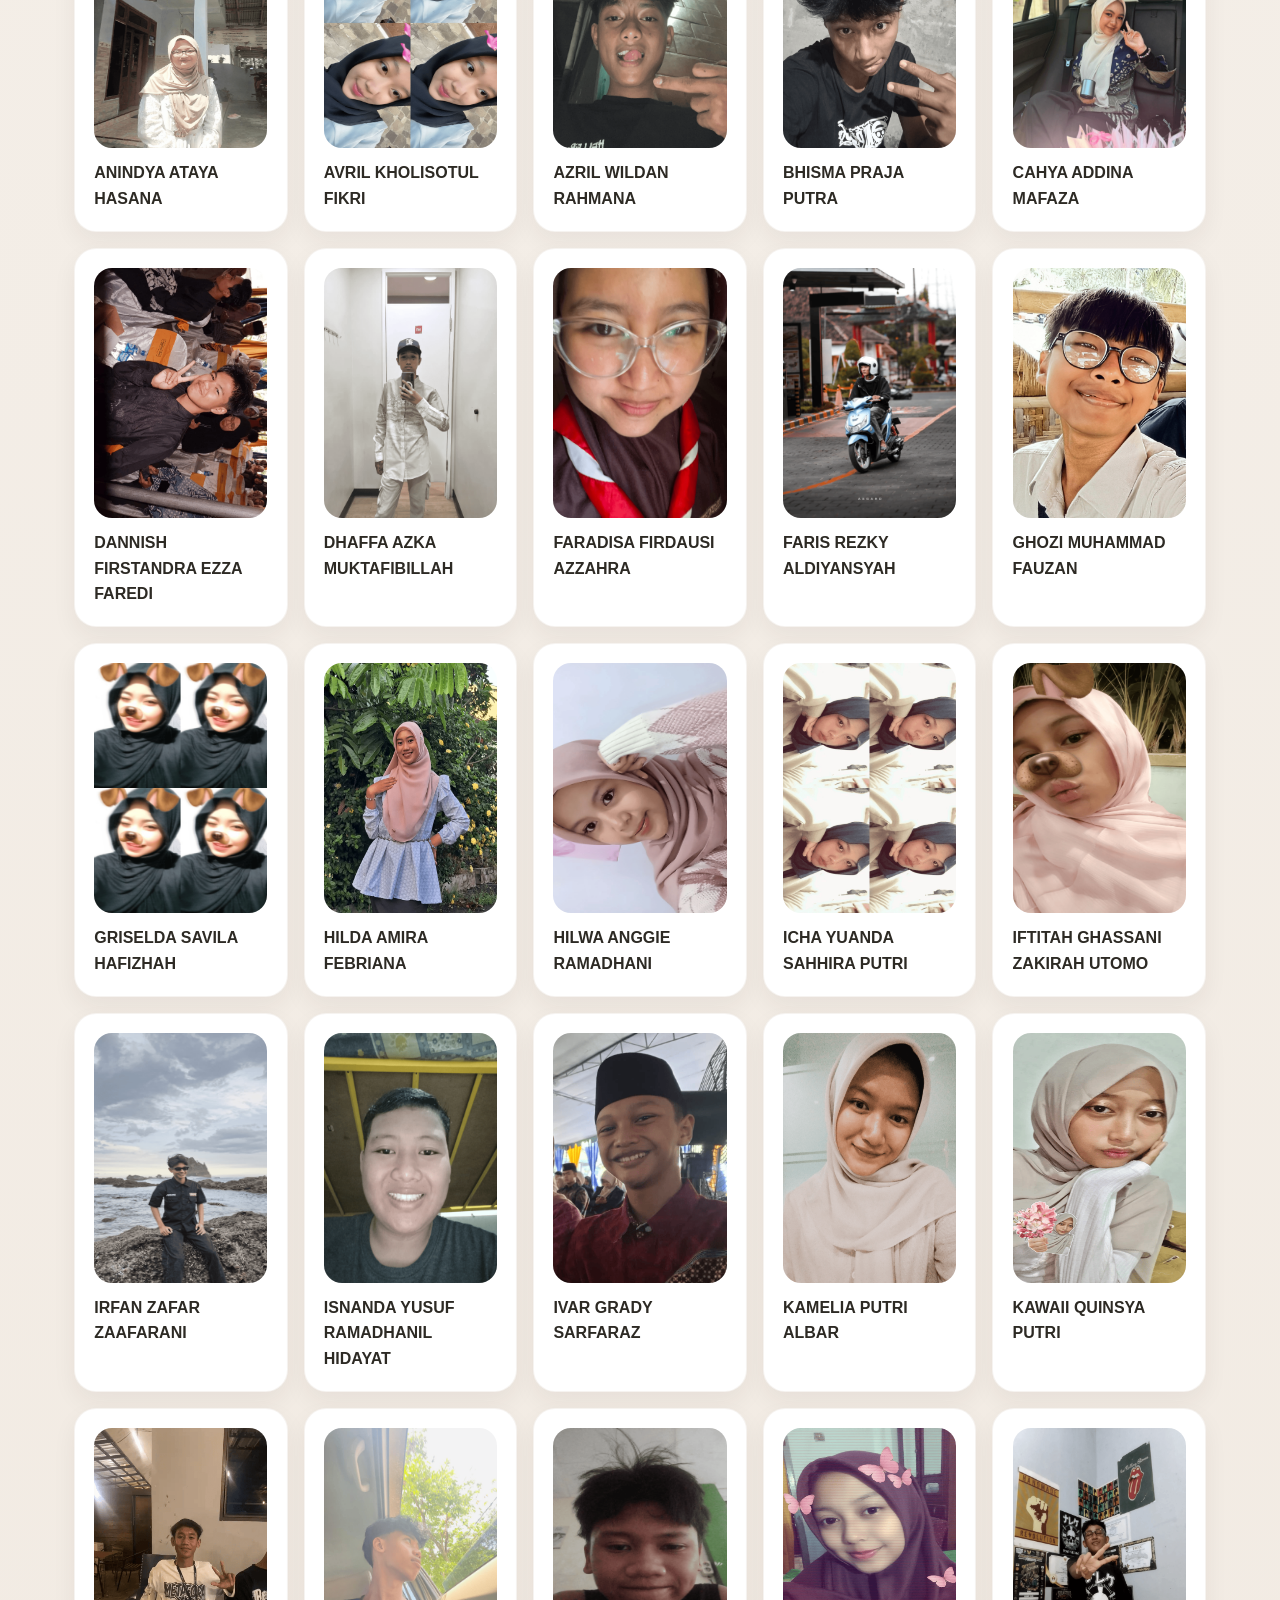
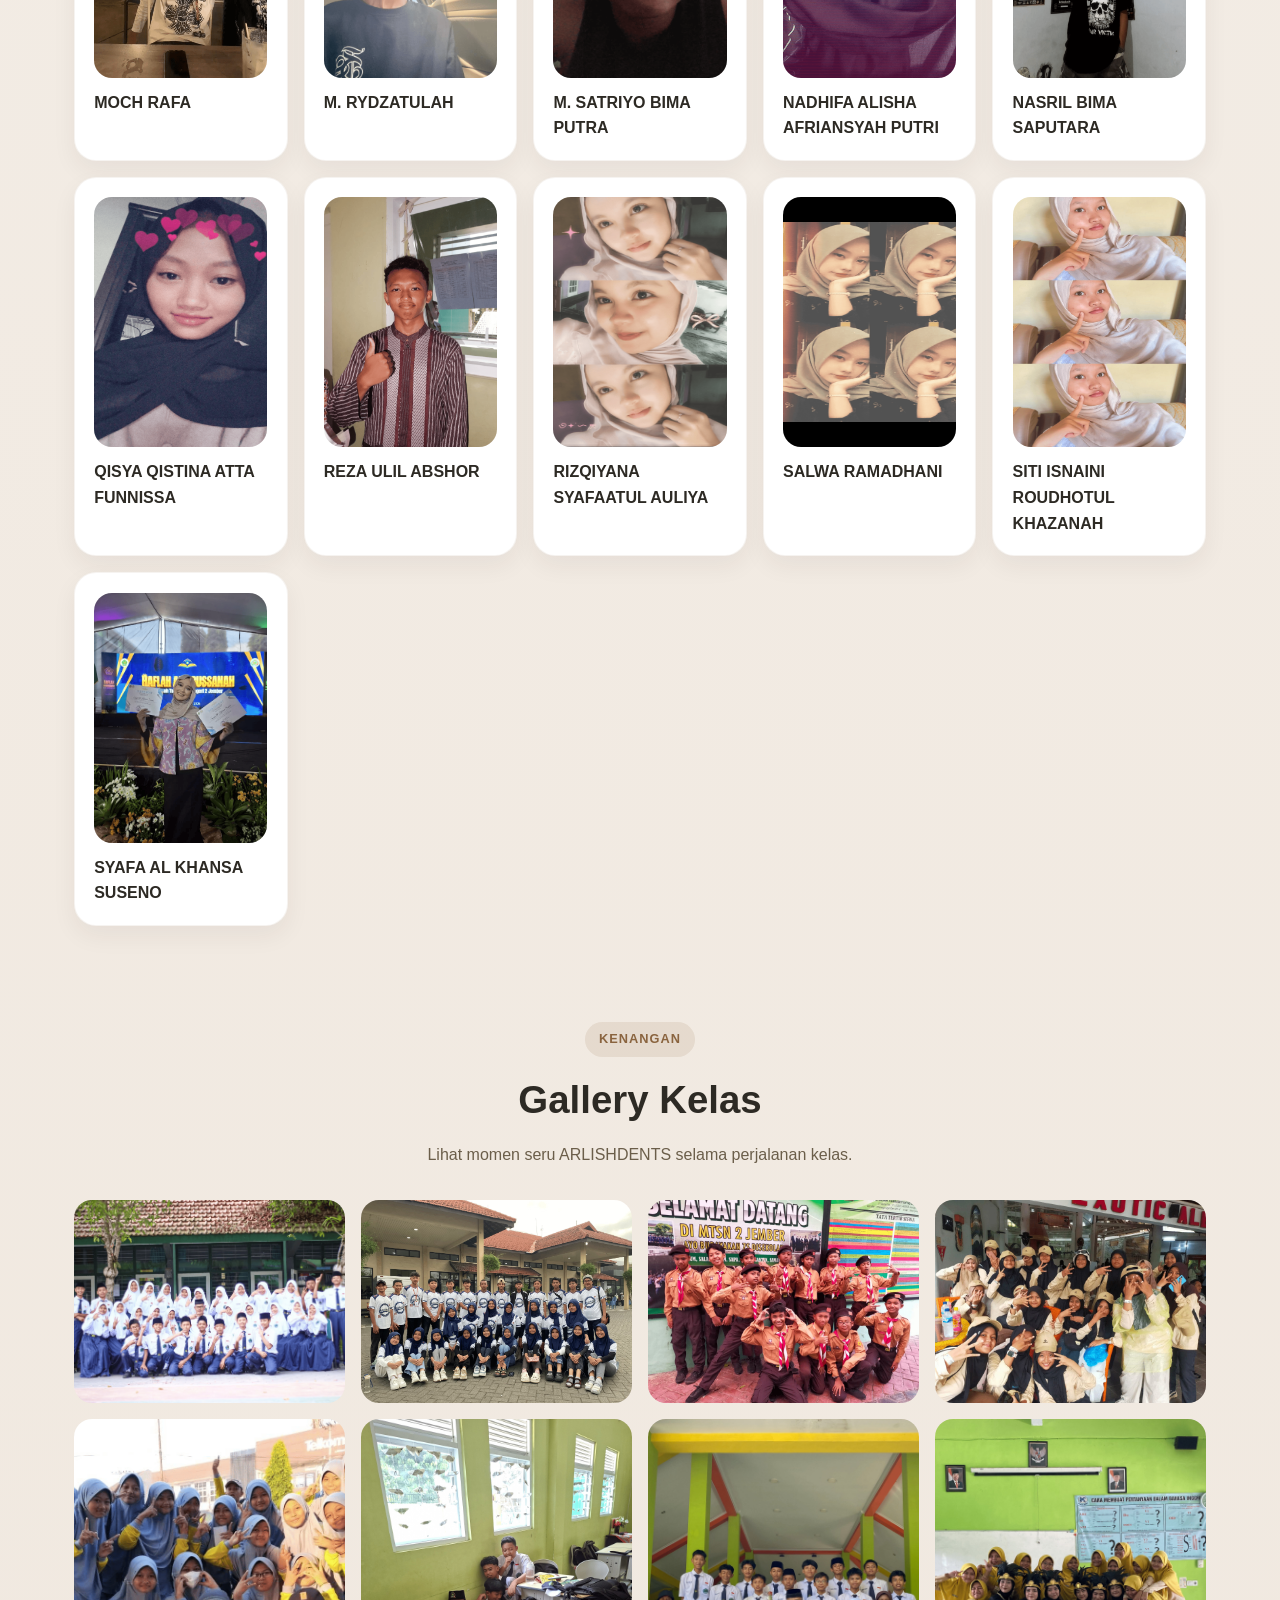
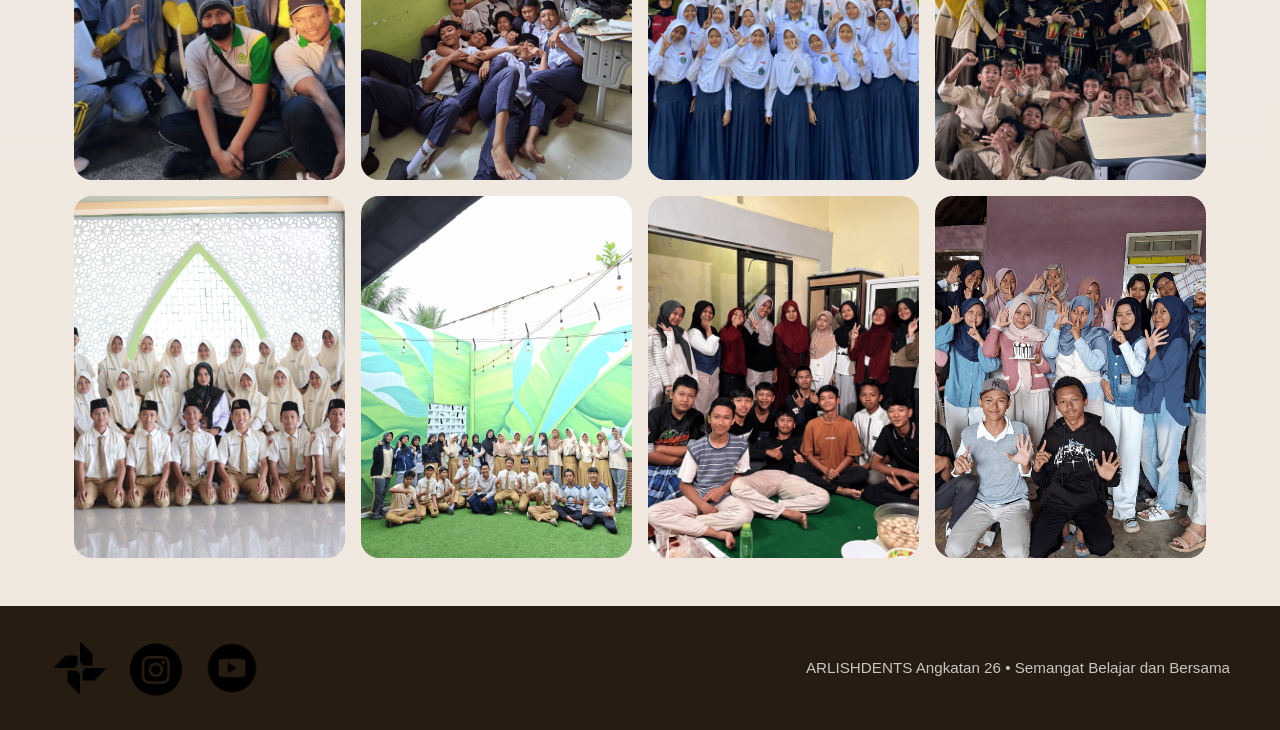
==== commit 89e30468: "Update index.html" ====
--- a/index.html
+++ b/index.html
@@ -3,6 +3,7 @@
   <head>
     <meta charset="UTF-8" />
     <meta name="viewport" content="width=device-width, initial-scale=1.0" />
+    <meta name="google-site-verification" content="0Rn0mLK0XwIKbrHqKTZZD8s1j6riRWKt6Fi0E7SfWPs" />
     <title>ARLISHDENTS</title>
     <link rel="icon" type="image/png" href="img/logo.png">
     <link rel="stylesheet" href="Project1.css" />
@@ -70,7 +71,7 @@
         <div class="student-grid">
           <article class="student-card">
             <img src="img/rafif2.png" alt="Rafif Shafy Rozak">
-            <h3>RAFIF SHAFY ROZAK</h3>
+            <h3>ACH. RAFIF SHAFY ROZAK</h3>
           </article>
           <article class="student-card">
             <img src="img/dinda2.png" alt="Adinda Tania Zavira">
@@ -89,13 +90,17 @@
             <h3>ANILA PUTRI ARIMBI</h3>
           </article>
           <article class="student-card">
-            <img src="img/nindy2.png" alt="Anindya Ataya Putri">
-            <h3>ANINDYA ATAYA PUTRI</h3>
+            <img src="img/nindy2.png" alt="Anindya Ataya Hasana">
+            <h3>ANINDYA ATAYA HASANA</h3>
           </article>
           <article class="student-card">
             <img src="img/avril2.png" alt="Avril Kholisotul Fikri">
             <h3>AVRIL KHOLISOTUL FIKRI</h3>
           </article>
+           <article class="student-card">
+            <img src="img/azril2.png" alt="Azril Wildan Rahmana">
+            <h3>AZRIL WILDAN RAHMANA</h3>
+          </article>
           <article class="student-card">
             <img src="img/bhisma2.png" alt="Bhisma Praja Putra">
             <h3>BHISMA PRAJA PUTRA</h3>
@@ -126,7 +131,7 @@
           </article>
           <article class="student-card">
             <img src="img/selda2.png" alt="Gri Selda Savila Hafizjah">
-            <h3>GRI SELDA SAVILA HAFIZHAH</h3>
+            <h3>GRISELDA SAVILA HAFIZHAH</h3>
           </article>
           <article class="student-card">
             <img src="img/hilda2.jpg" alt="Hilda Amira Febriana">
@@ -169,8 +174,12 @@
             <h3>MOCH RAFA</h3>
           </article>
           <article class="student-card">
-            <img src="img/tyo2.png" alt="Satryo Bima Putra">
-            <h3>SATRIYO BIMA PUTRA</h3>
+            <img src="img/ijat2.png" alt="M. ijat">
+            <h3>M. RYDZATULAH</h3>
+          </article>
+          <article class="student-card">
+            <img src="img/tyo2.png" alt="M. Satryo Bima Putra">
+            <h3>M. SATRIYO BIMA PUTRA</h3>
           </article>
           <article class="student-card">
             <img src="img/nadifa2.png" alt="Nadhifa Alisha Afriansyah Putri">
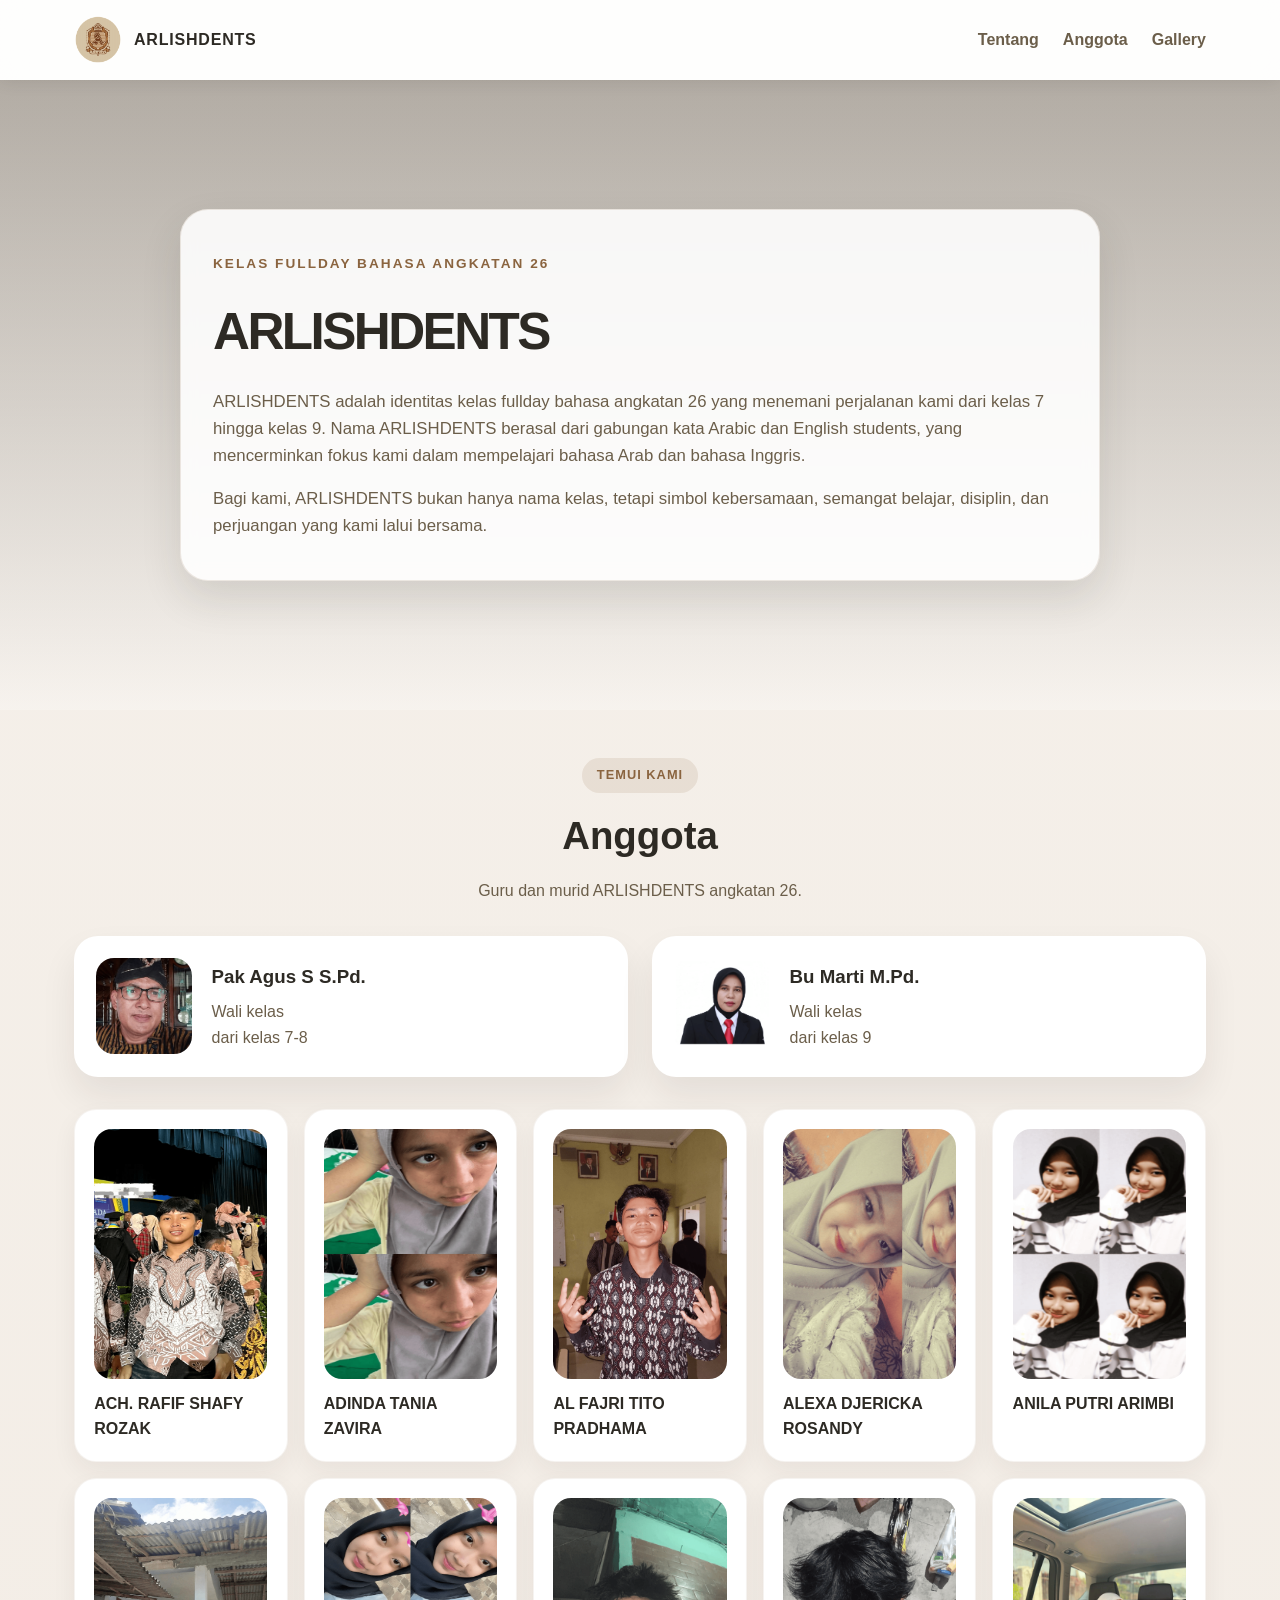
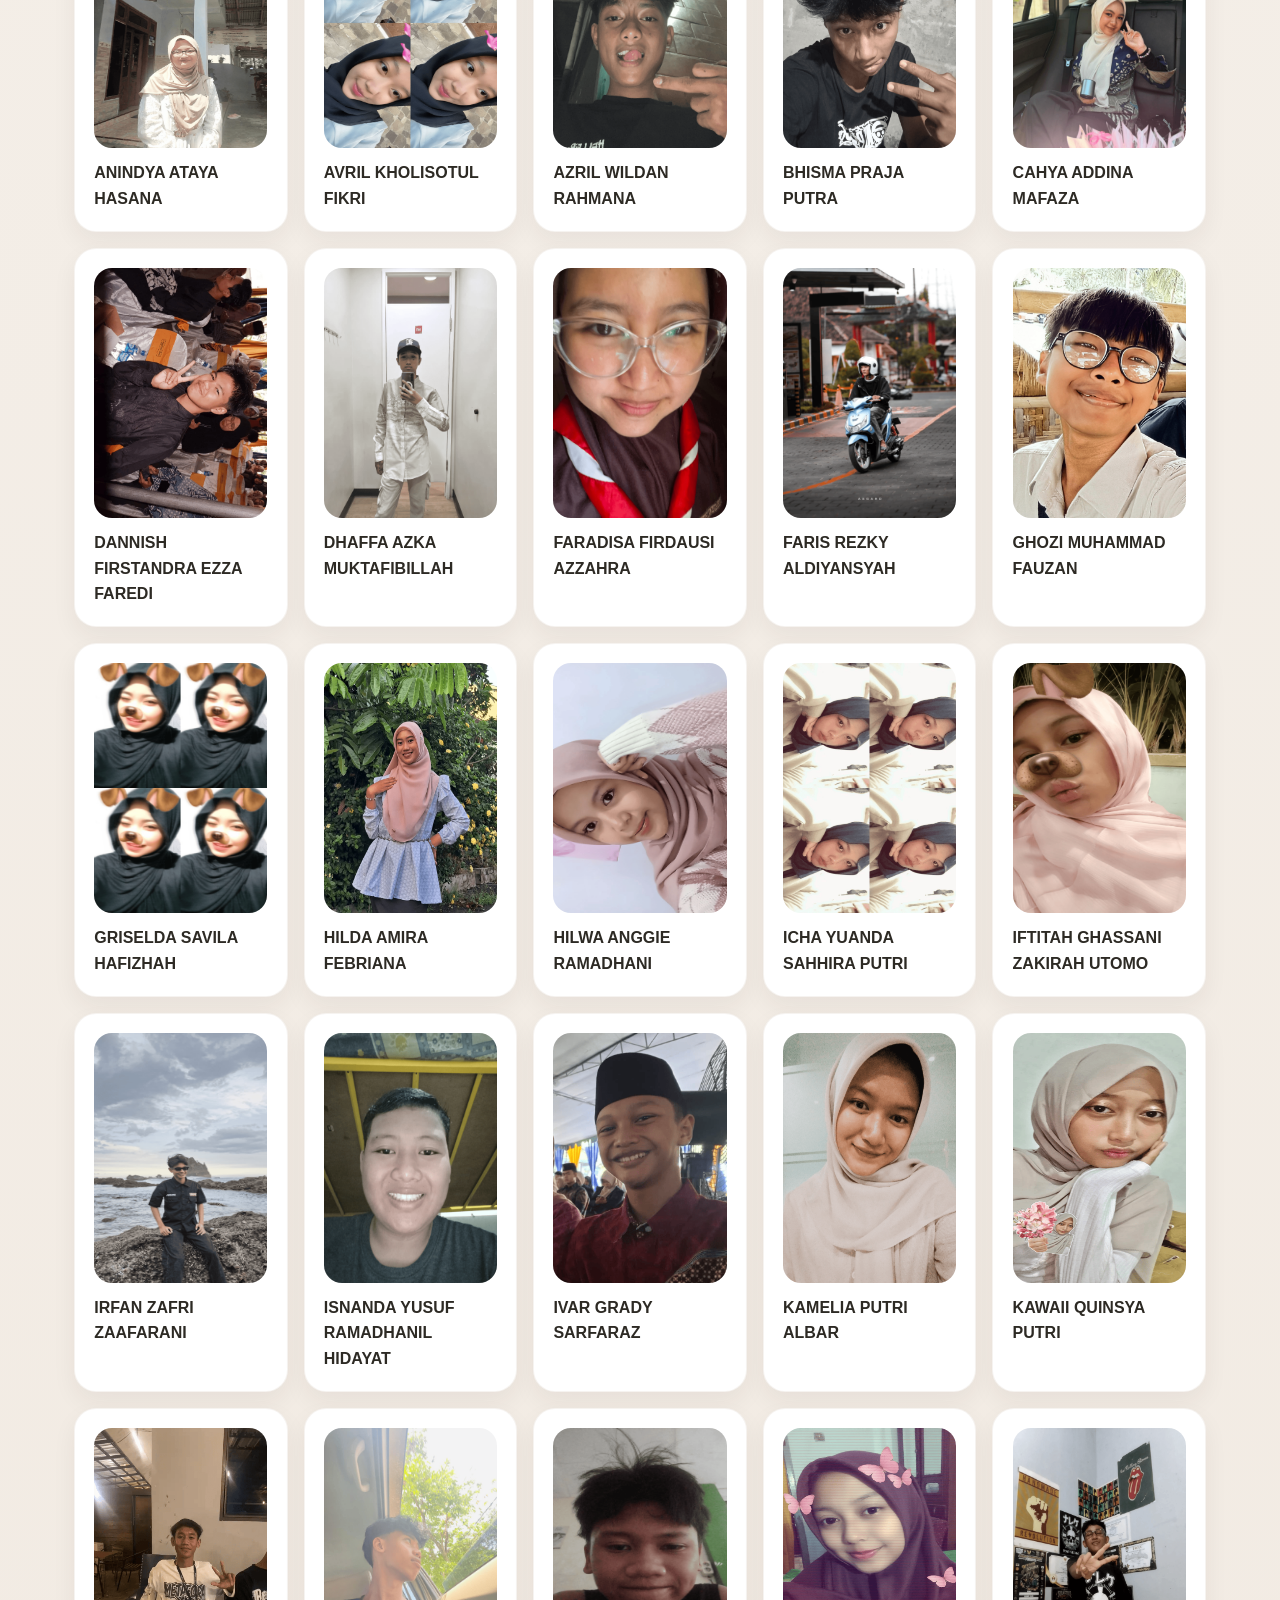
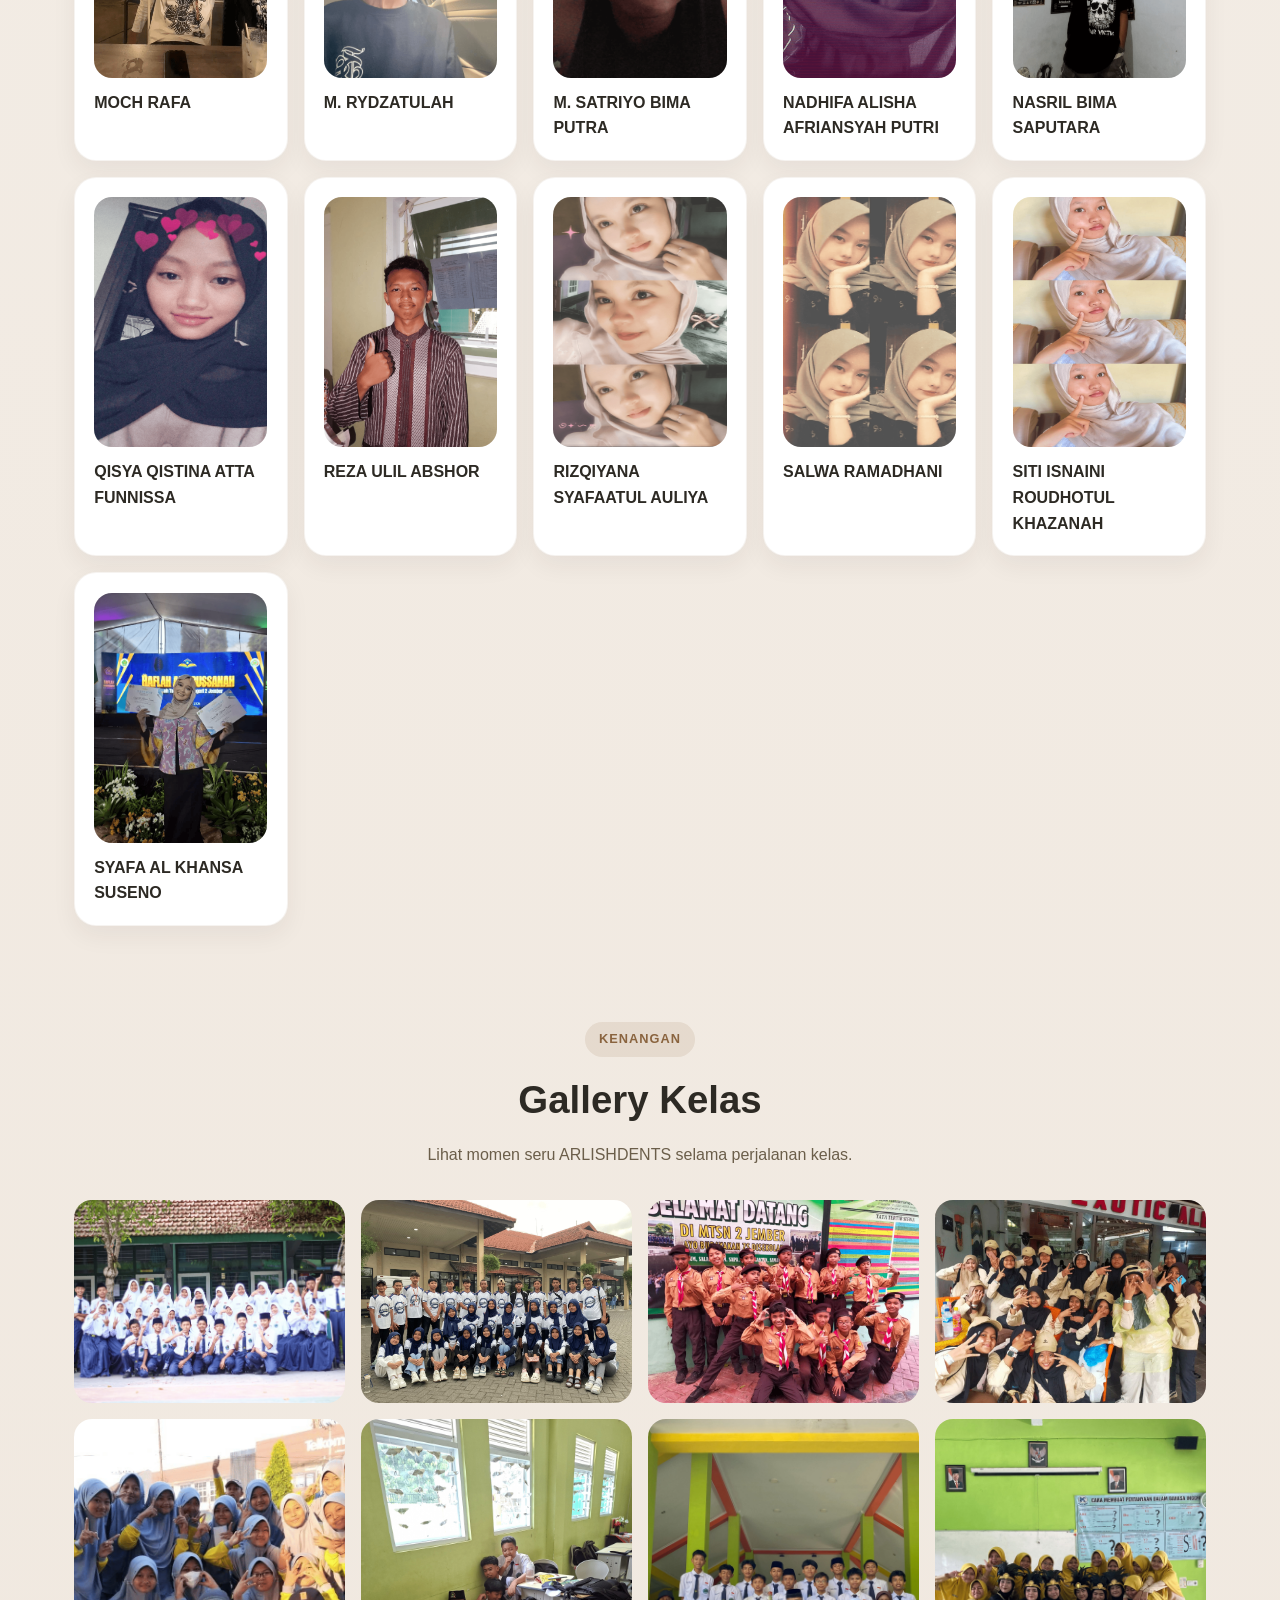
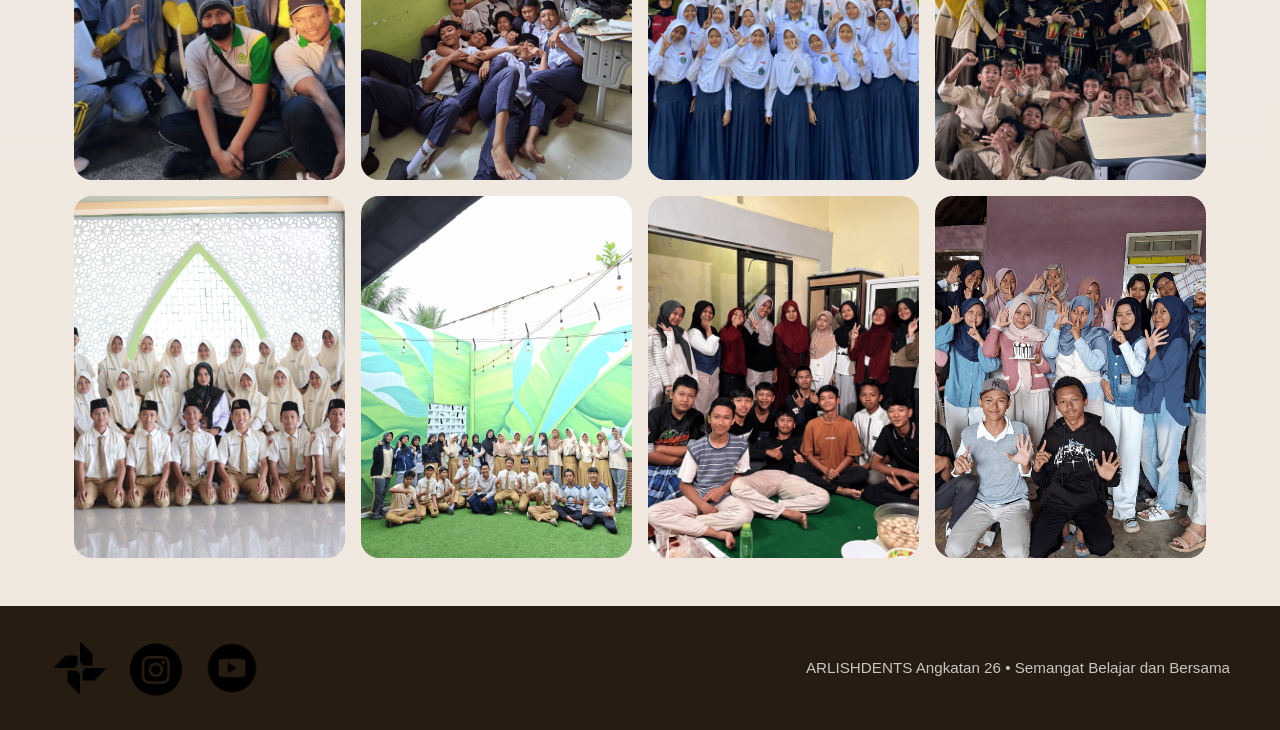
==== commit 430f31e5: "Update index.html" ====
--- a/index.html
+++ b/index.html
@@ -151,7 +151,7 @@
           </article>
           <article class="student-card">
             <img src="img/cecep2.png" alt="IRFAN ZAFAR ZAAFARANI">
-            <h3>IRFAN ZAFAR ZAAFARANI</h3>
+            <h3>IRFAN ZAFRI ZAAFARANI</h3>
           </article>
           <article class="student-card">
             <img src="img/ucup2.png" alt="Isnanda Yusuf Ramadhanil Hidayat">
@@ -202,7 +202,7 @@
             <h3>RIZQIYANA SYAFAATUL AULIYA</h3>
           </article>
           <article class="student-card">
-            <img src="img/salwa2.png" alt="Salwa Ramadhani">
+            <img src="img/salwa3.png" alt="Salwa Ramadhani">
             <h3>SALWA RAMADHANI</h3>
           </article>
           <article class="student-card">
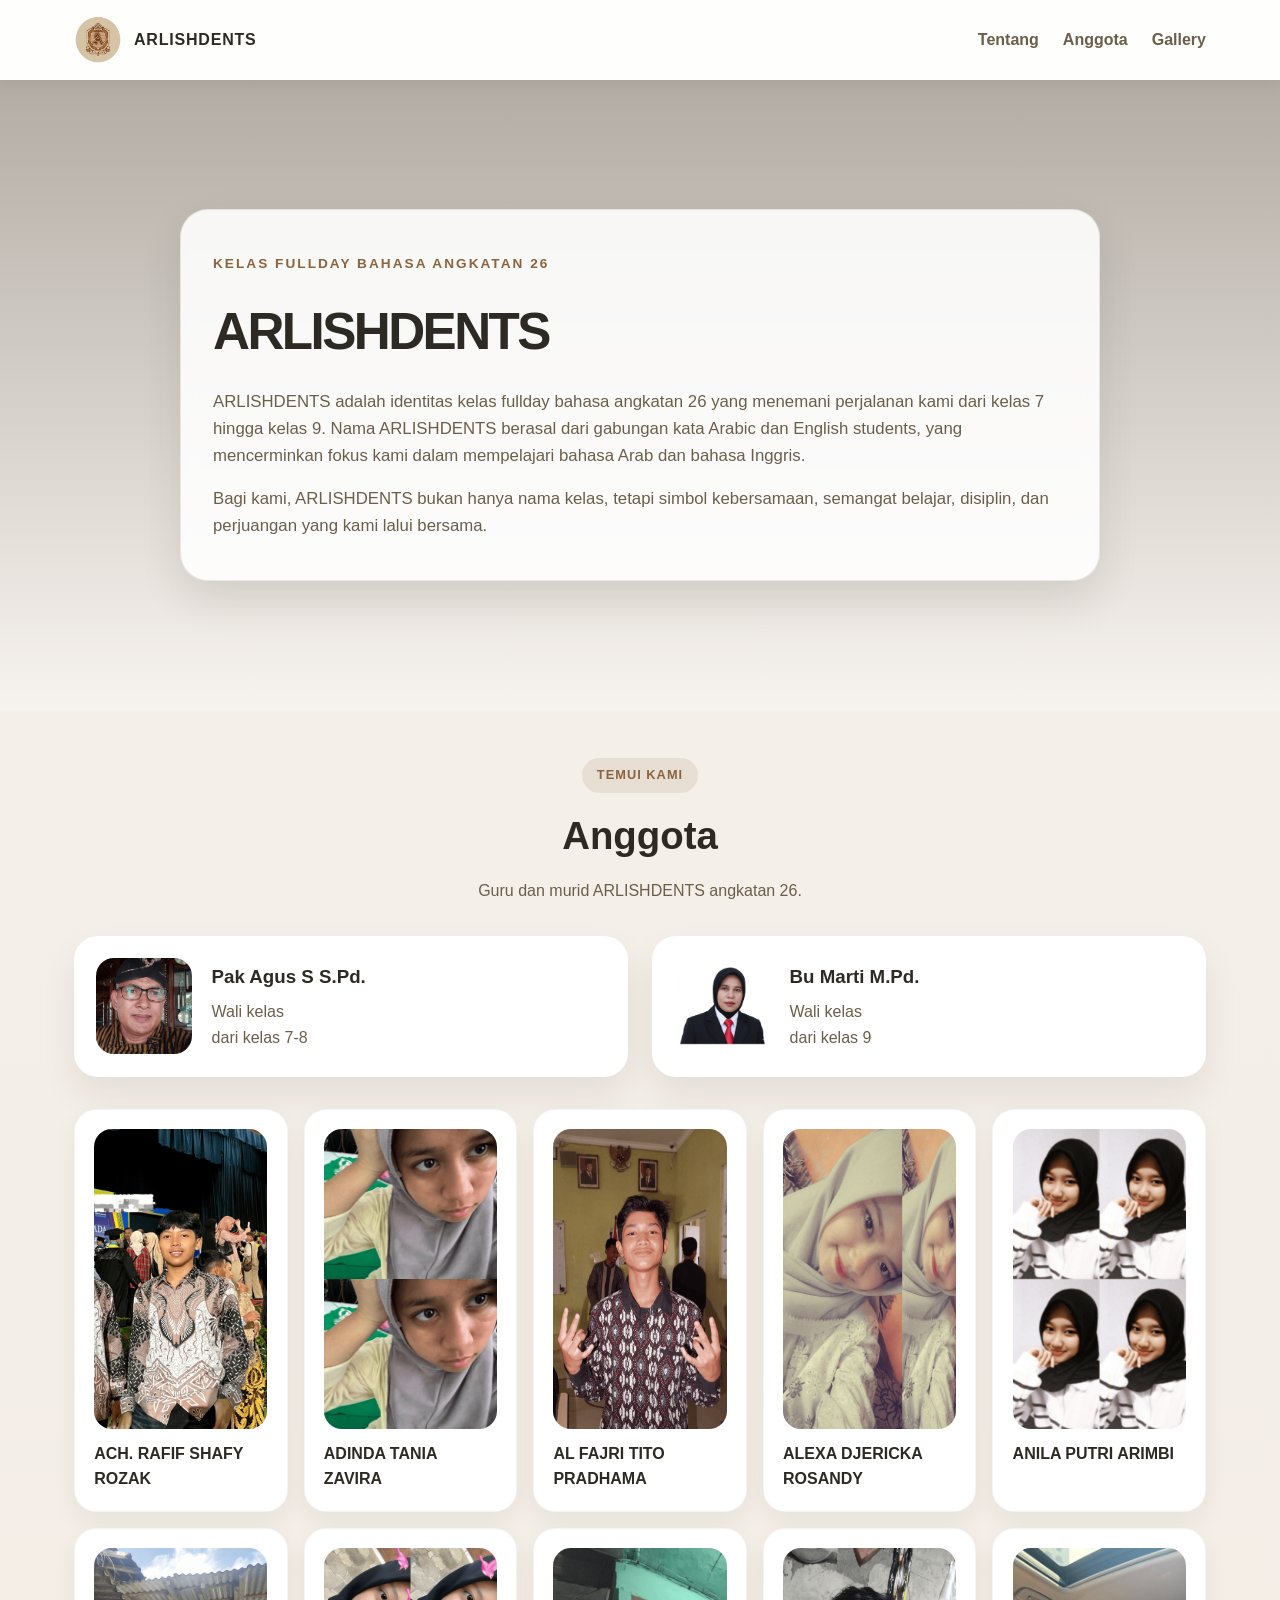
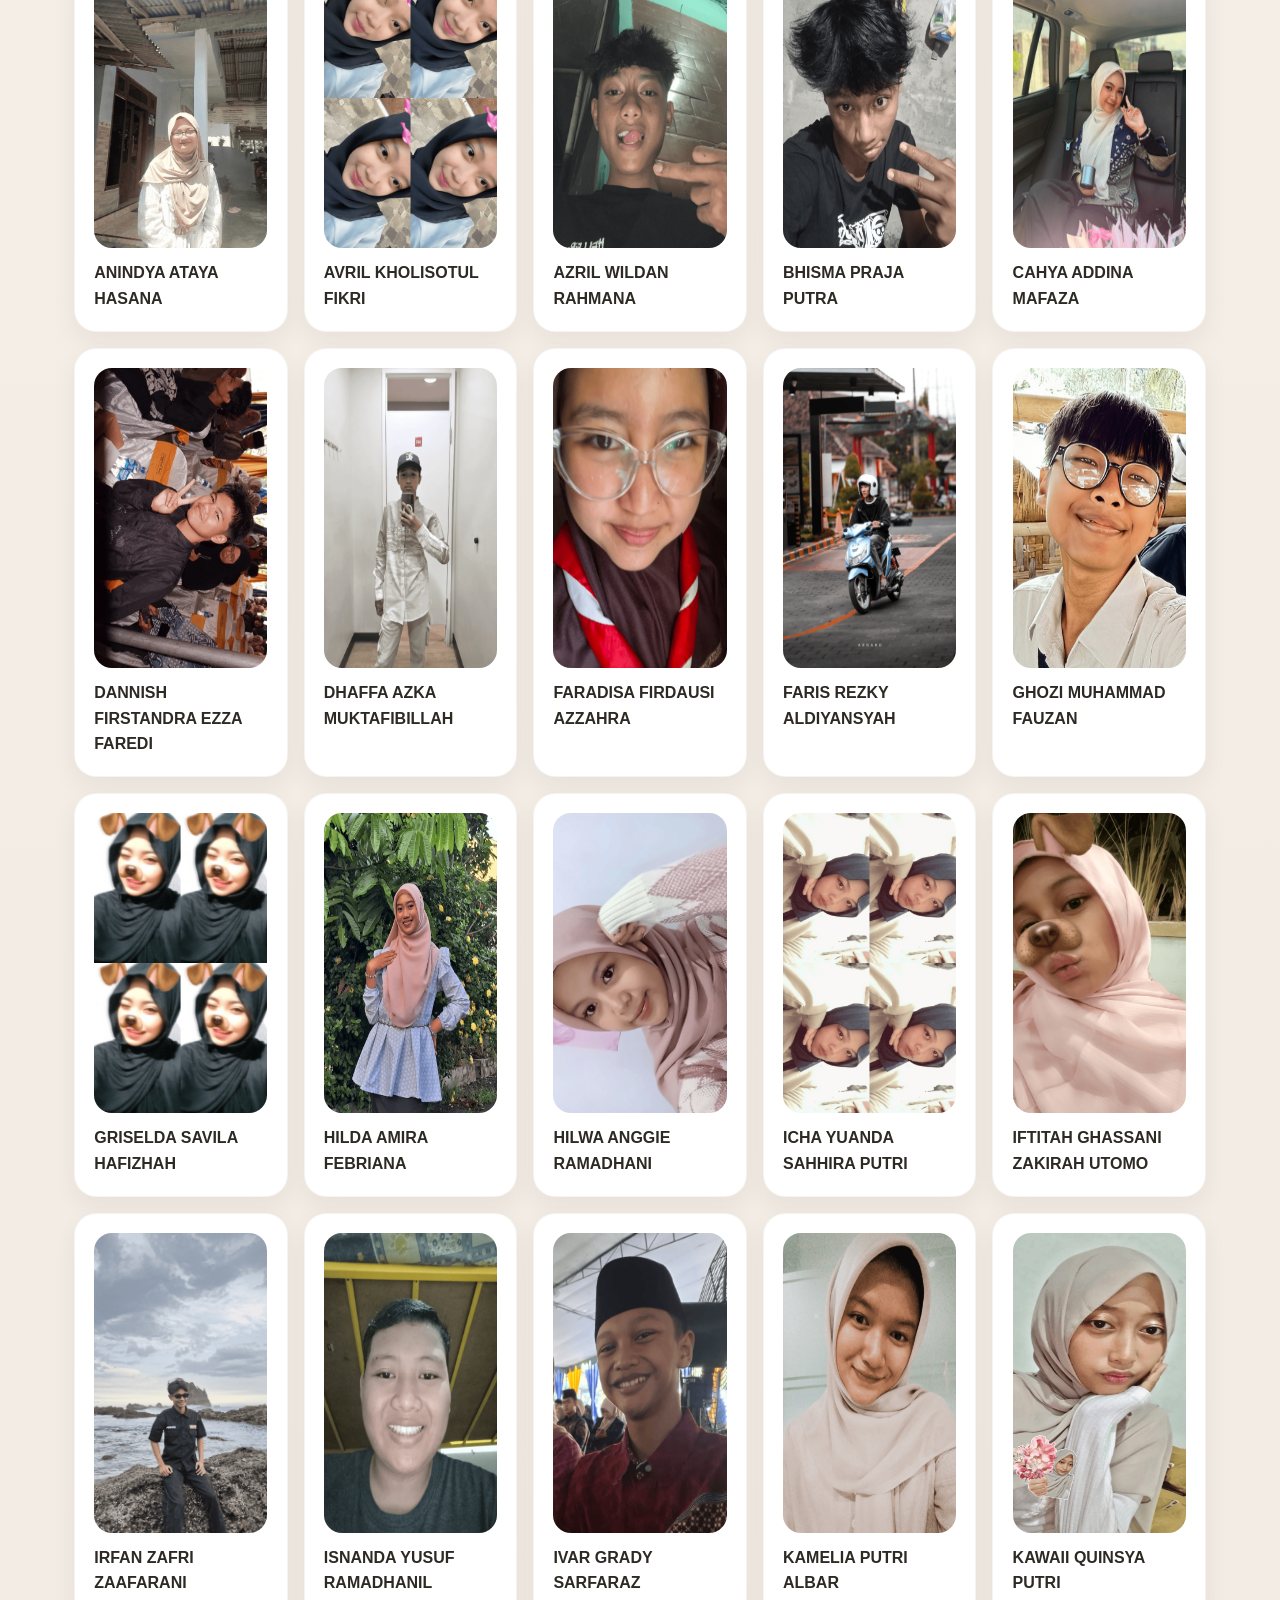
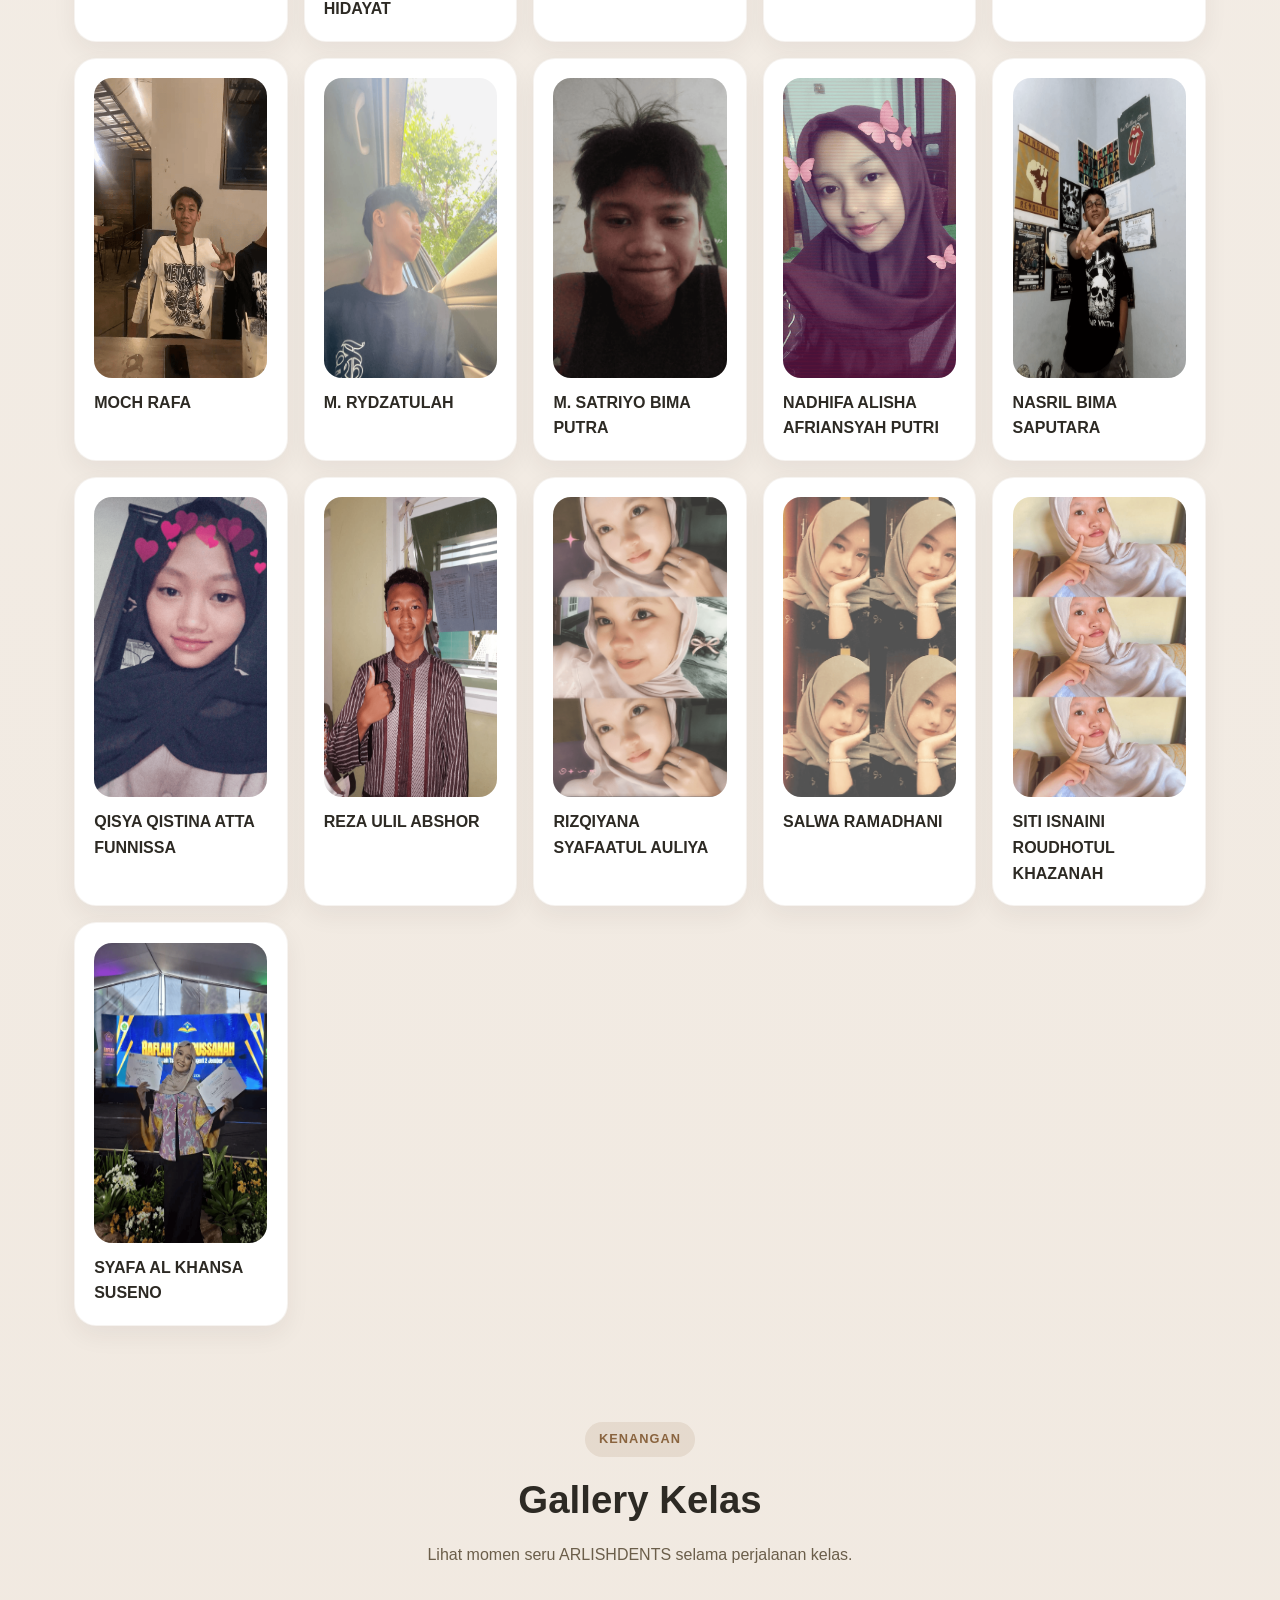
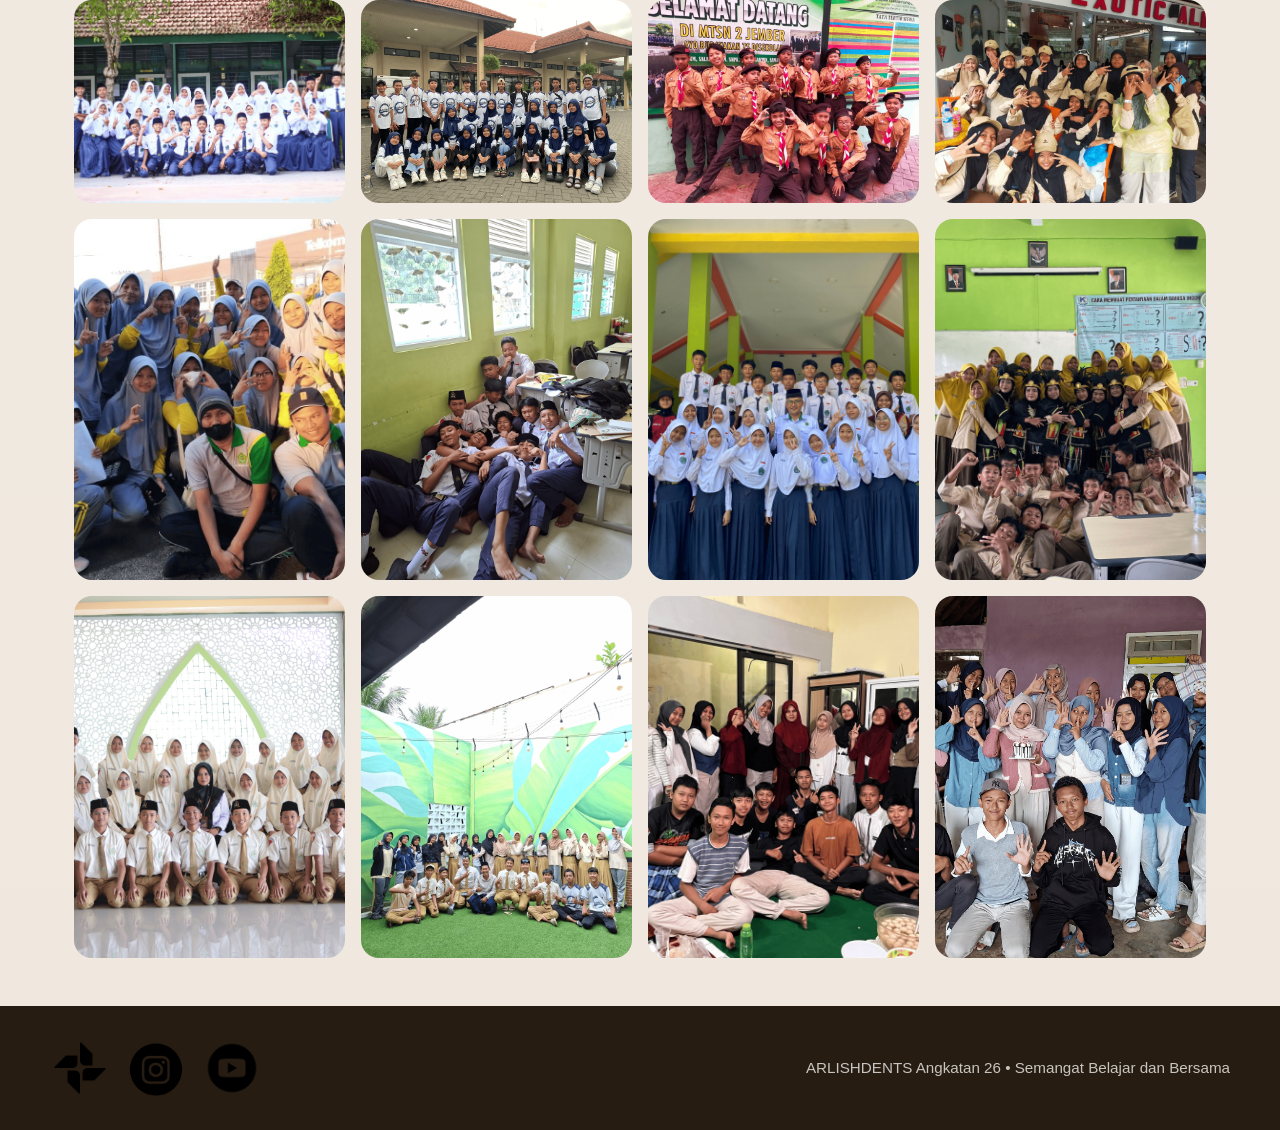
==== commit 0ba8ca0a: "Fix script source path in index.html" ====
--- a/index.html
+++ b/index.html
@@ -238,7 +238,7 @@
           <img src="img/kelas9'6.jpg" alt="Kelas 9-6" />
         </div>
       </section>
-      <script src="Project1.js"></script>
+      <script src="Project1."></script>
     </main>
 
     <footer class="site-footer">
--- a/Project1.css
+++ b/Project1.css
@@ -239,7 +239,7 @@
 }
 .student-card img {
   width: 100%;
-  height: 250px;
+  height: 300px;
   object-fit: fill;
   margin-bottom: 0.75rem;
 }
@@ -328,10 +328,4 @@
     display: grid;
     justify-content: center;
   }
-  .student-card img {
-  width: 100%;
-  height: 250px;
-  object-fit: fill;
-  margin-bottom: 0.75rem;
-}
-}
+}
